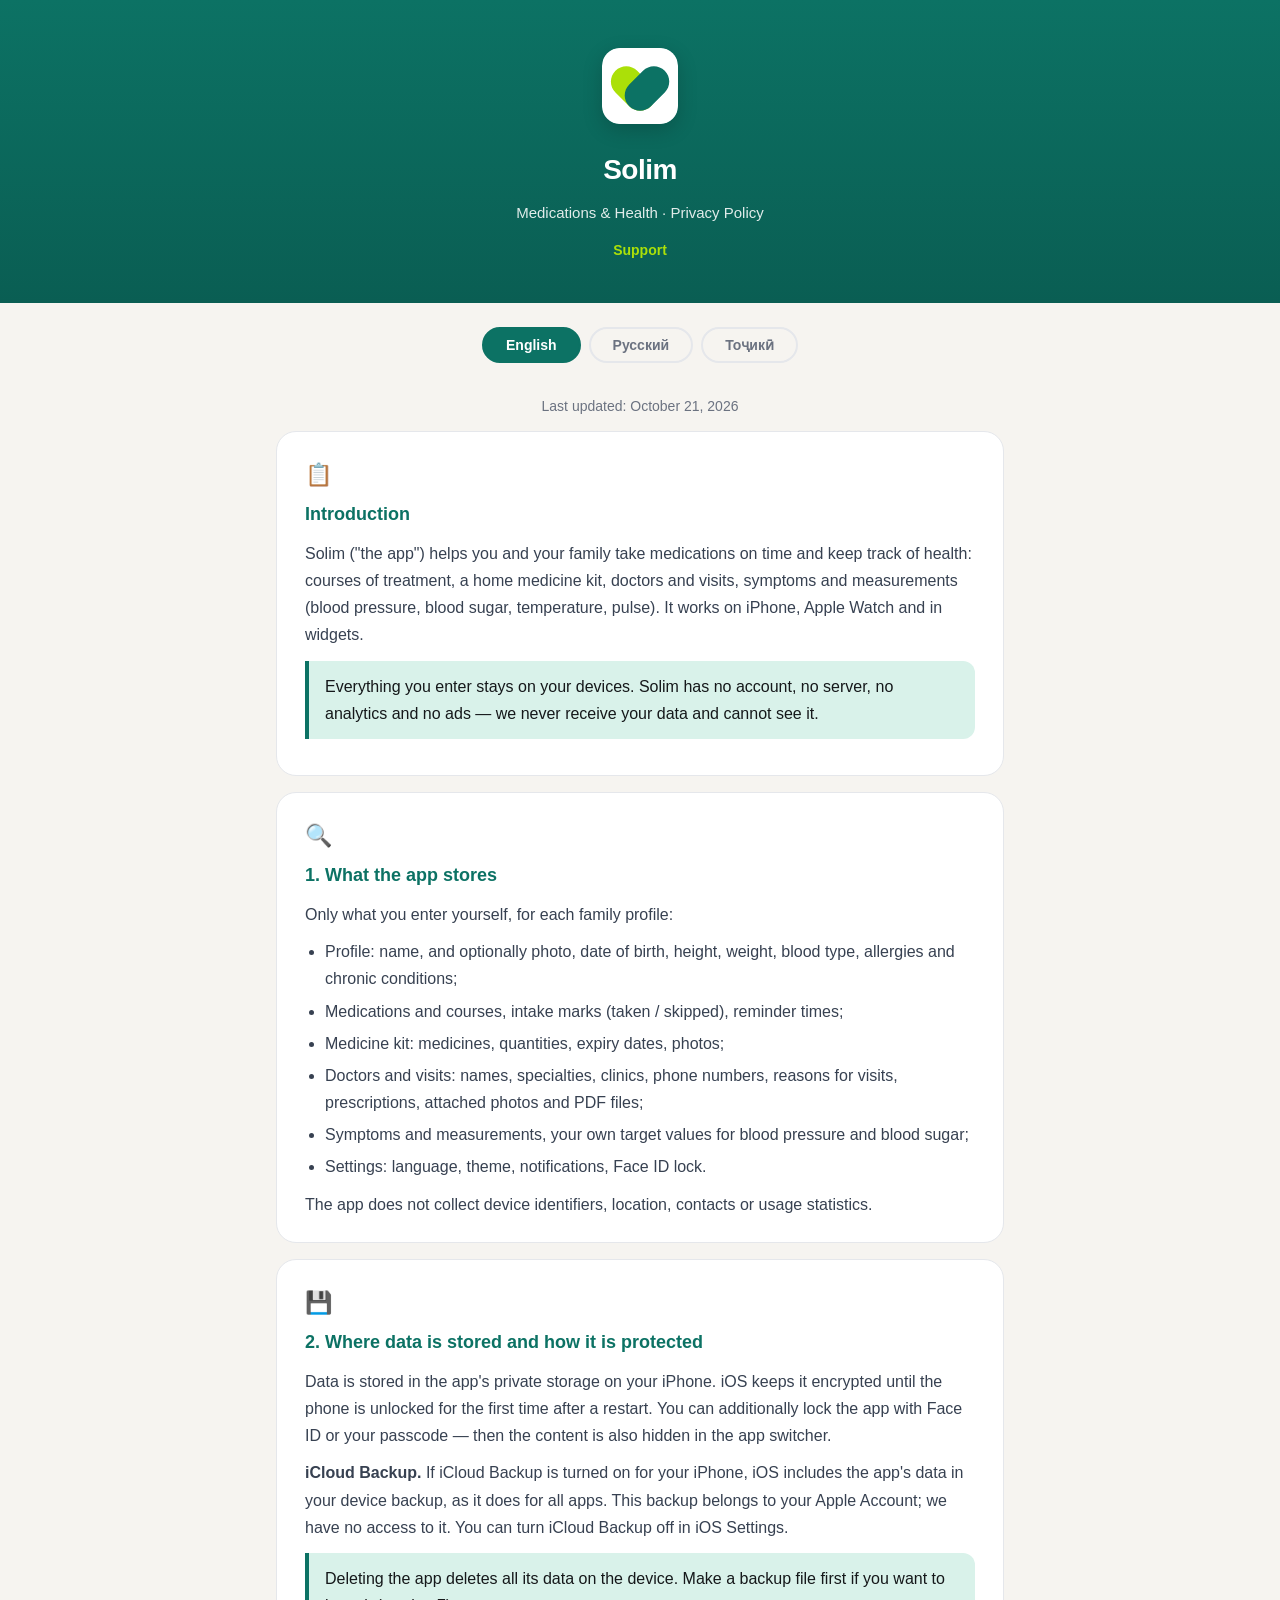
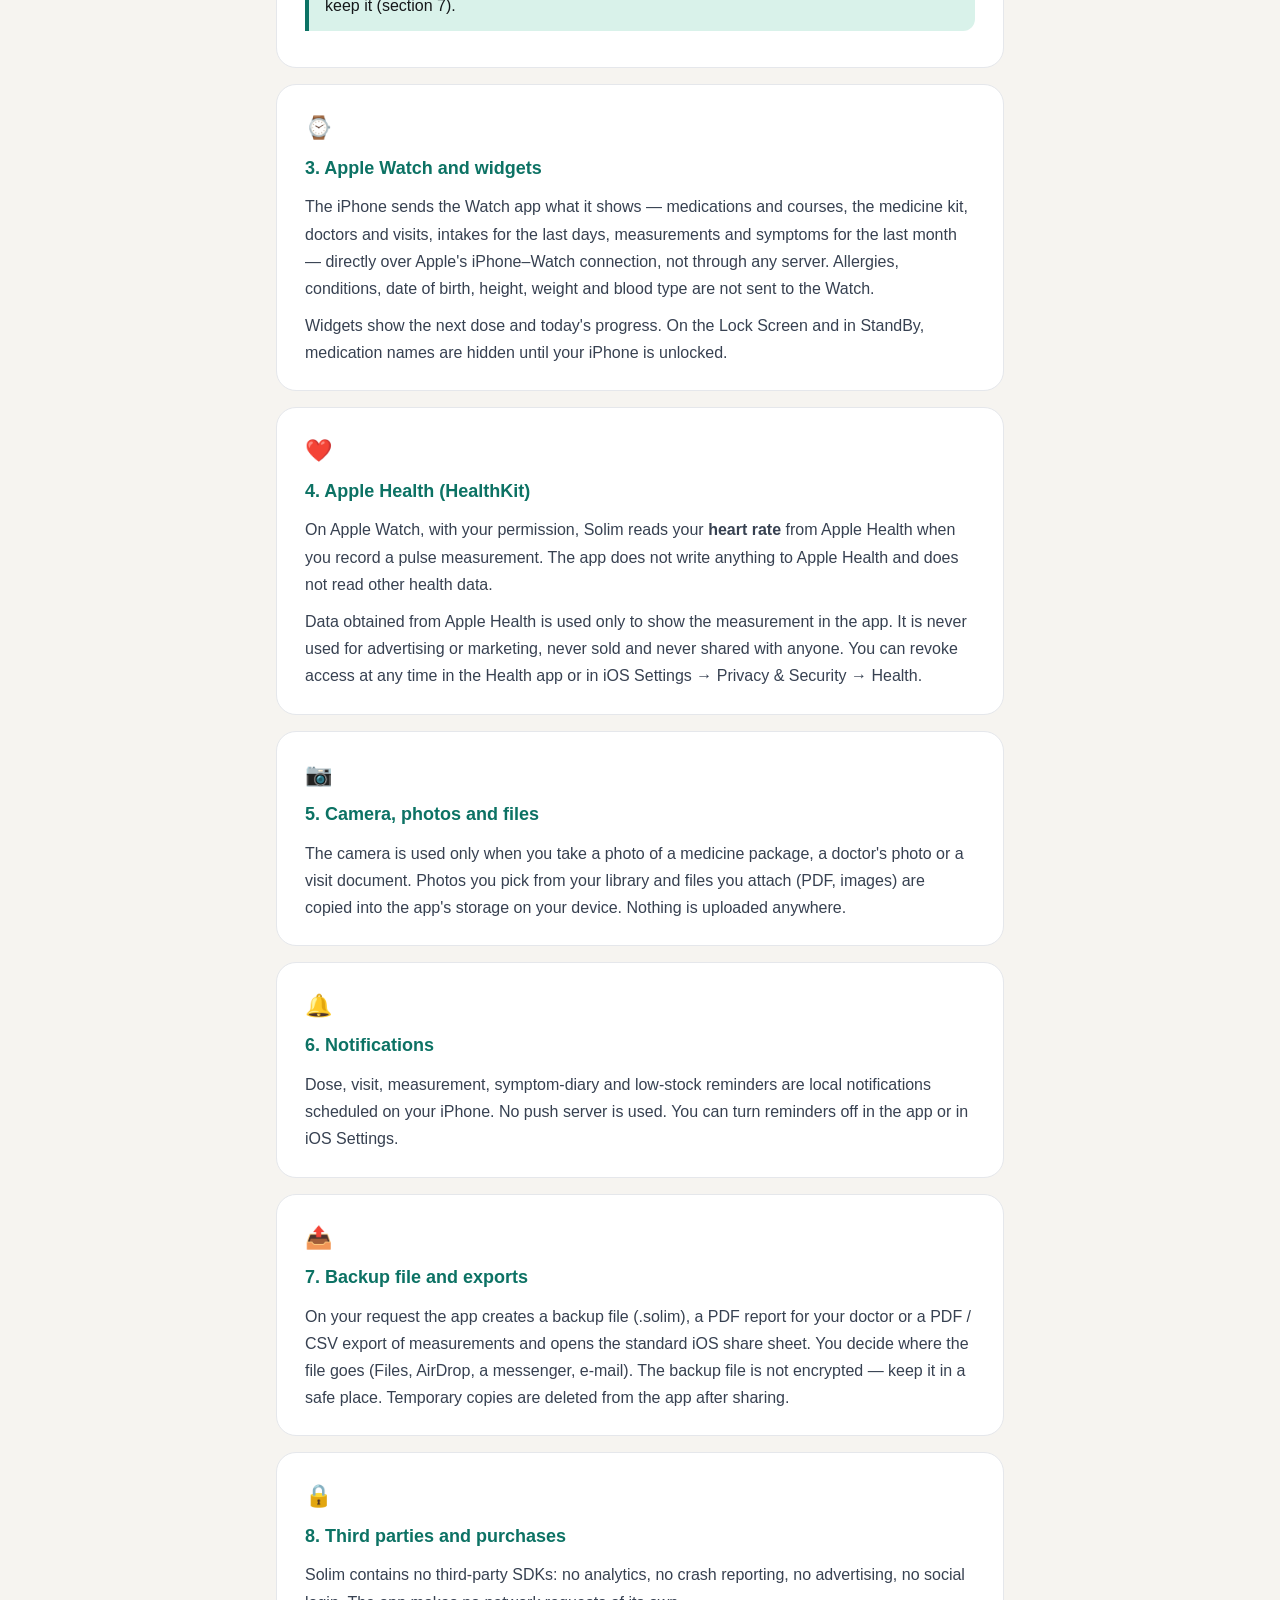
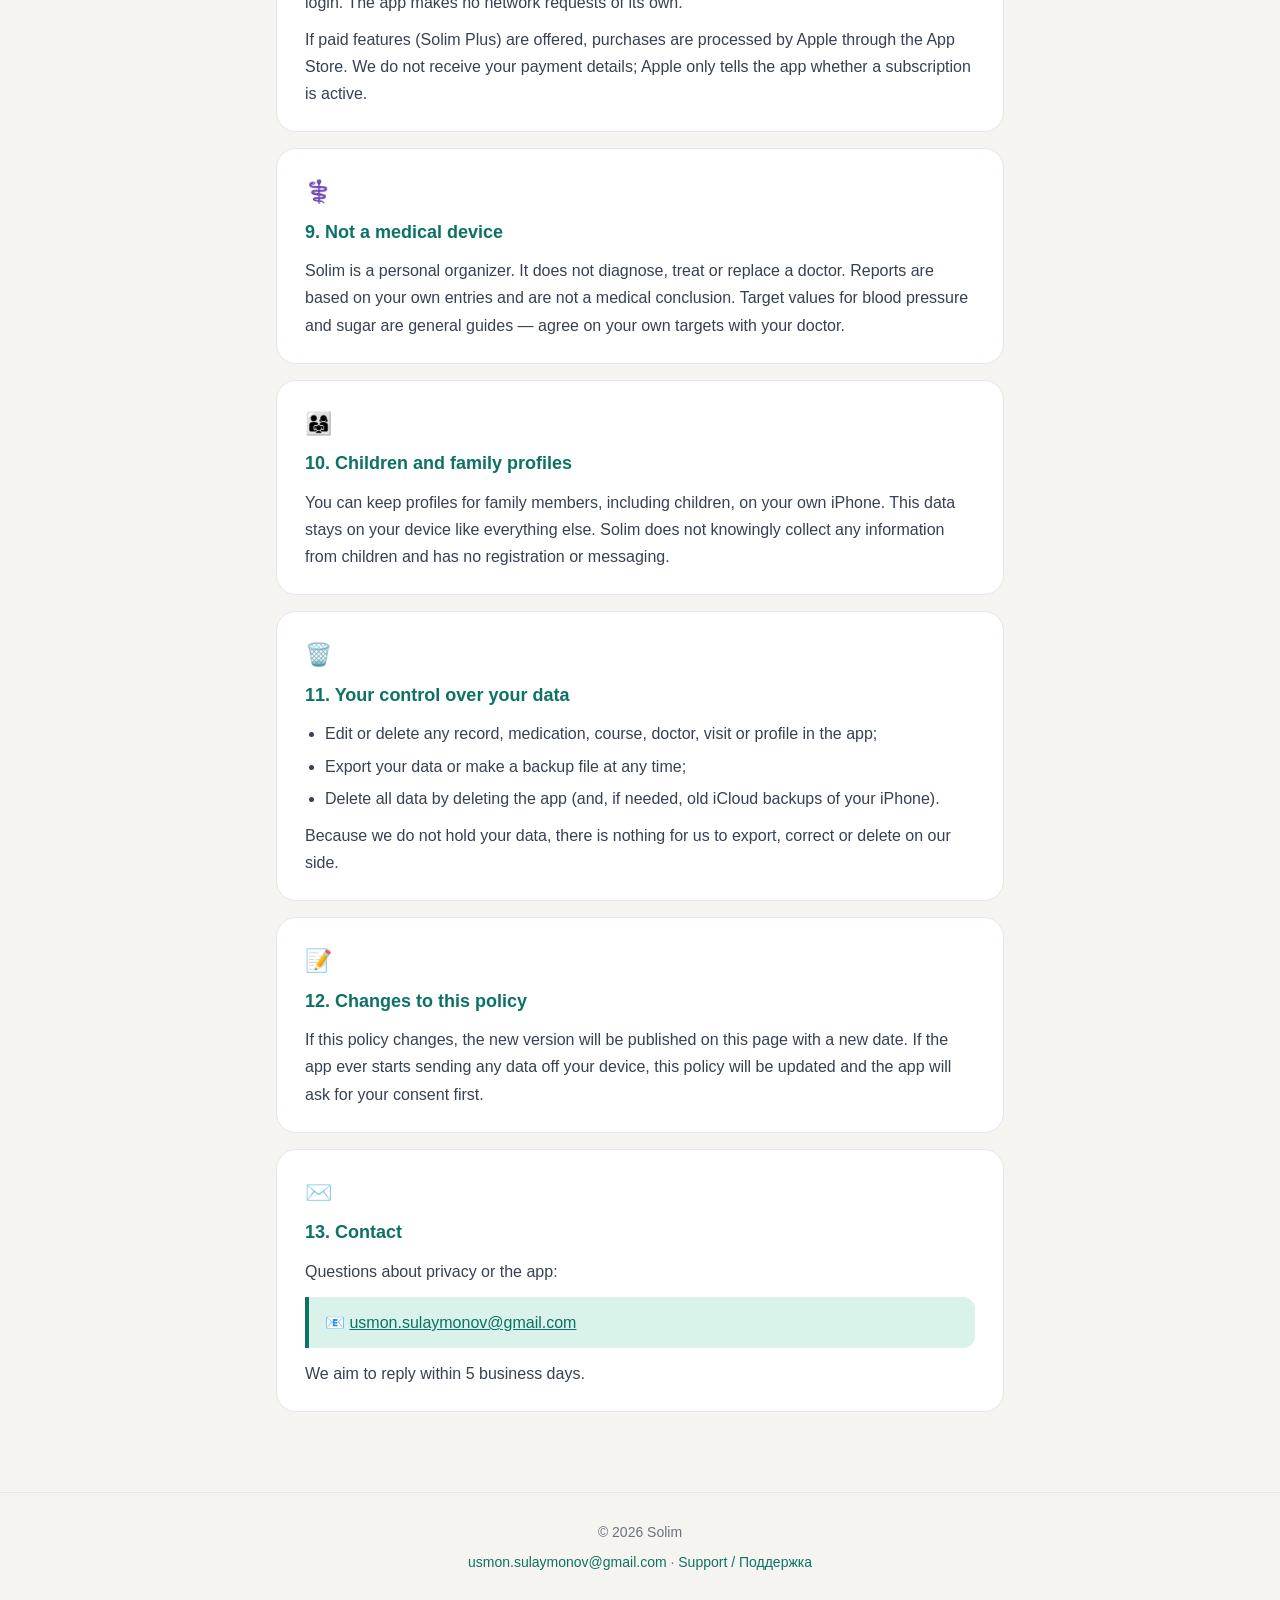
==== index.html @ bf93bbf6 "Add privacy policy for Solim This file contains the complete Privacy Policy for the Solim app in thr" ====
<!DOCTYPE html>
<html lang="en">
<head>
  <meta charset="UTF-8" />
  <meta name="viewport" content="width=device-width, initial-scale=1.0" />
  <title>Privacy Policy — Solim</title>
  <meta name="description" content="Privacy Policy for Solim — medication and health tracker for iPhone and Apple Watch." />
  <link rel="icon" href="icon.svg" type="image/svg+xml" />
  <link rel="stylesheet" href="style.css" />
  <script src="lang.js"></script>
</head>
<body>

<header>
  <img class="logo" src="icon.svg" alt="Solim" />
  <h1>Solim</h1>
  <p data-lang="en">Medications &amp; Health · Privacy Policy</p>
  <p data-lang="ru">Лекарства и здоровье · Политика конфиденциальности</p>
  <p data-lang="tg">Доруҳо ва саломатӣ · Сиёсати махфият</p>
  <nav>
    <a href="support.html" data-lang="en">Support</a>
    <a href="support.html" data-lang="ru">Поддержка</a>
    <a href="support.html" data-lang="tg">Дастгирӣ</a>
  </nav>
</header>

<div class="lang-tabs">
  <button class="lang-tab" data-set="en" onclick="setLang('en')">English</button>
  <button class="lang-tab" data-set="ru" onclick="setLang('ru')">Русский</button>
  <button class="lang-tab" data-set="tg" onclick="setLang('tg')">Тоҷикӣ</button>
</div>

<!-- ══════════════════════════════ ENGLISH ══════════════════════════════ -->
<div class="content" data-lang="en">
  <p class="updated">Last updated: October 21, 2026</p>

  <div class="section">
    <span class="section-icon">📋</span>
    <h2>Introduction</h2>
    <p>Solim ("the app") helps you and your family take medications on time and keep track of health: courses of treatment,
    a home medicine kit, doctors and visits, symptoms and measurements (blood pressure, blood sugar, temperature, pulse).
    It works on iPhone, Apple Watch and in widgets.</p>
    <div class="highlight">Everything you enter stays on your devices. Solim has no account, no server, no analytics and no ads —
    we never receive your data and cannot see it.</div>
  </div>

  <div class="section">
    <span class="section-icon">🔍</span>
    <h2>1. What the app stores</h2>
    <p>Only what you enter yourself, for each family profile:</p>
    <ul>
      <li>Profile: name, and optionally photo, date of birth, height, weight, blood type, allergies and chronic conditions;</li>
      <li>Medications and courses, intake marks (taken / skipped), reminder times;</li>
      <li>Medicine kit: medicines, quantities, expiry dates, photos;</li>
      <li>Doctors and visits: names, specialties, clinics, phone numbers, reasons for visits, prescriptions, attached photos and PDF files;</li>
      <li>Symptoms and measurements, your own target values for blood pressure and blood sugar;</li>
      <li>Settings: language, theme, notifications, Face ID lock.</li>
    </ul>
    <p>The app does not collect device identifiers, location, contacts or usage statistics.</p>
  </div>

  <div class="section">
    <span class="section-icon">💾</span>
    <h2>2. Where data is stored and how it is protected</h2>
    <p>Data is stored in the app's private storage on your iPhone. iOS keeps it encrypted until the phone is unlocked
    for the first time after a restart. You can additionally lock the app with Face ID or your passcode — then the
    content is also hidden in the app switcher.</p>
    <p><strong>iCloud Backup.</strong> If iCloud Backup is turned on for your iPhone, iOS includes the app's data in your
    device backup, as it does for all apps. This backup belongs to your Apple Account; we have no access to it.
    You can turn iCloud Backup off in iOS Settings.</p>
    <div class="highlight">Deleting the app deletes all its data on the device. Make a backup file first if you want to keep it (section 7).</div>
  </div>

  <div class="section">
    <span class="section-icon">⌚</span>
    <h2>3. Apple Watch and widgets</h2>
    <p>The iPhone sends the Watch app what it shows — medications and courses, the medicine kit, doctors and visits,
    intakes for the last days, measurements and symptoms for the last month — directly over Apple's iPhone–Watch
    connection, not through any server. Allergies, conditions, date of birth, height, weight and blood type are not
    sent to the Watch.</p>
    <p>Widgets show the next dose and today's progress. On the Lock Screen and in StandBy, medication names are hidden
    until your iPhone is unlocked.</p>
  </div>

  <div class="section">
    <span class="section-icon">❤️</span>
    <h2>4. Apple Health (HealthKit)</h2>
    <p>On Apple Watch, with your permission, Solim reads your <strong>heart rate</strong> from Apple Health when you
    record a pulse measurement. The app does not write anything to Apple Health and does not read other health data.</p>
    <p>Data obtained from Apple Health is used only to show the measurement in the app. It is never used for advertising
    or marketing, never sold and never shared with anyone. You can revoke access at any time in the Health app or in
    iOS Settings → Privacy &amp; Security → Health.</p>
  </div>

  <div class="section">
    <span class="section-icon">📷</span>
    <h2>5. Camera, photos and files</h2>
    <p>The camera is used only when you take a photo of a medicine package, a doctor's photo or a visit document.
    Photos you pick from your library and files you attach (PDF, images) are copied into the app's storage on your device.
    Nothing is uploaded anywhere.</p>
  </div>

  <div class="section">
    <span class="section-icon">🔔</span>
    <h2>6. Notifications</h2>
    <p>Dose, visit, measurement, symptom-diary and low-stock reminders are local notifications scheduled on your iPhone. No push server
    is used. You can turn reminders off in the app or in iOS Settings.</p>
  </div>

  <div class="section">
    <span class="section-icon">📤</span>
    <h2>7. Backup file and exports</h2>
    <p>On your request the app creates a backup file (.solim), a PDF report for your doctor or a PDF / CSV export of
    measurements and opens the standard iOS share sheet. You decide where the file goes (Files, AirDrop, a messenger,
    e-mail). The backup file is not encrypted — keep it in a safe place. Temporary copies are deleted from the app
    after sharing.</p>
  </div>

  <div class="section">
    <span class="section-icon">🔒</span>
    <h2>8. Third parties and purchases</h2>
    <p>Solim contains no third-party SDKs: no analytics, no crash reporting, no advertising, no social login.
    The app makes no network requests of its own.</p>
    <p>If paid features (Solim Plus) are offered, purchases are processed by Apple through the App Store. We do not
    receive your payment details; Apple only tells the app whether a subscription is active.</p>
  </div>

  <div class="section">
    <span class="section-icon">⚕️</span>
    <h2>9. Not a medical device</h2>
    <p>Solim is a personal organizer. It does not diagnose, treat or replace a doctor. Reports are based on your own
    entries and are not a medical conclusion. Target values for blood pressure and sugar are general guides —
    agree on your own targets with your doctor.</p>
  </div>

  <div class="section">
    <span class="section-icon">👨‍👩‍👧</span>
    <h2>10. Children and family profiles</h2>
    <p>You can keep profiles for family members, including children, on your own iPhone. This data stays on your device
    like everything else. Solim does not knowingly collect any information from children and has no registration
    or messaging.</p>
  </div>

  <div class="section">
    <span class="section-icon">🗑️</span>
    <h2>11. Your control over your data</h2>
    <ul>
      <li>Edit or delete any record, medication, course, doctor, visit or profile in the app;</li>
      <li>Export your data or make a backup file at any time;</li>
      <li>Delete all data by deleting the app (and, if needed, old iCloud backups of your iPhone).</li>
    </ul>
    <p>Because we do not hold your data, there is nothing for us to export, correct or delete on our side.</p>
  </div>

  <div class="section">
    <span class="section-icon">📝</span>
    <h2>12. Changes to this policy</h2>
    <p>If this policy changes, the new version will be published on this page with a new date. If the app ever starts
    sending any data off your device, this policy will be updated and the app will ask for your consent first.</p>
  </div>

  <div class="section">
    <span class="section-icon">✉️</span>
    <h2>13. Contact</h2>
    <p>Questions about privacy or the app:</p>
    <div class="highlight">📧 <a href="mailto:usmon.sulaymonov@gmail.com">usmon.sulaymonov@gmail.com</a></div>
    <p>We aim to reply within 5 business days.</p>
  </div>
</div>

<!-- ══════════════════════════════ РУССКИЙ ══════════════════════════════ -->
<div class="content" data-lang="ru">
  <p class="updated">Последнее обновление: 21 октября 2026 г.</p>

  <div class="section">
    <span class="section-icon">📋</span>
    <h2>Введение</h2>
    <p>Solim («приложение») помогает вам и вашей семье принимать лекарства вовремя и следить за здоровьем: курсы лечения,
    домашняя аптечка, врачи и визиты, симптомы и замеры (давление, сахар, температура, пульс). Работает на iPhone,
    Apple Watch и в виджетах.</p>
    <div class="highlight">Всё, что вы вводите, остаётся на ваших устройствах. У Solim нет учётной записи, сервера,
    аналитики и рекламы — мы не получаем ваши данные и не можем их увидеть.</div>
  </div>

  <div class="section">
    <span class="section-icon">🔍</span>
    <h2>1. Что хранит приложение</h2>
    <p>Только то, что вы вводите сами, по каждому профилю семьи:</p>
    <ul>
      <li>Профиль: имя, по желанию фото, дата рождения, рост, вес, группа крови, аллергии и хронические болезни;</li>
      <li>Лекарства и курсы, отметки приёма (принято / пропущено), время напоминаний;</li>
      <li>Аптечка: препараты, количество, сроки годности, фото;</li>
      <li>Врачи и визиты: имена, специальности, клиники, телефоны, причины обращения, назначения, приложенные фото и PDF;</li>
      <li>Симптомы и замеры, ваши цели по давлению и сахару;</li>
      <li>Настройки: язык, тема, уведомления, блокировка Face ID.</li>
    </ul>
    <p>Приложение не собирает идентификаторы устройства, геолокацию, контакты и статистику использования.</p>
  </div>

  <div class="section">
    <span class="section-icon">💾</span>
    <h2>2. Где хранятся данные и как защищены</h2>
    <p>Данные хранятся в закрытом хранилище приложения на вашем iPhone. iOS держит их зашифрованными, пока телефон
    не разблокирован впервые после перезагрузки. Дополнительно приложение можно закрыть Face ID или код-паролем —
    тогда содержимое скрыто и в переключателе приложений.</p>
    <p><strong>Резервная копия iCloud.</strong> Если для iPhone включена резервная копия iCloud, iOS включает в неё
    данные приложения — как для всех приложений. Эта копия принадлежит вашей учётной записи Apple, у нас к ней нет
    доступа. Отключить её можно в Настройках iOS.</p>
    <div class="highlight">Удаление приложения удаляет все его данные на устройстве. Если хотите их сохранить, сначала
    сделайте файл резервной копии (раздел 7).</div>
  </div>

  <div class="section">
    <span class="section-icon">⌚</span>
    <h2>3. Apple Watch и виджеты</h2>
    <p>iPhone передаёт приложению на часах то, что оно показывает, — лекарства и курсы, аптечку, врачей и визиты,
    приёмы за последние дни, замеры и симптомы за месяц — напрямую по связи iPhone и часов от Apple, без серверов.
    Аллергии, болезни, дата рождения, рост, вес и группа крови на часы не передаются.</p>
    <p>Виджеты показывают ближайший приём и прогресс дня. На экране блокировки и в режиме StandBy названия лекарств
    скрыты, пока iPhone не разблокирован.</p>
  </div>

  <div class="section">
    <span class="section-icon">❤️</span>
    <h2>4. Приложение «Здоровье» (HealthKit)</h2>
    <p>На Apple Watch, с вашего разрешения, Solim читает <strong>пульс</strong> из приложения «Здоровье», когда вы
    записываете замер пульса. Приложение ничего не записывает в «Здоровье» и не читает другие данные.</p>
    <p>Данные из «Здоровья» используются только для показа замера в приложении. Они никогда не используются для рекламы
    и маркетинга, не продаются и никому не передаются. Отозвать доступ можно в любой момент в приложении «Здоровье»
    или в Настройках iOS → Конфиденциальность и безопасность → Здоровье.</p>
  </div>

  <div class="section">
    <span class="section-icon">📷</span>
    <h2>5. Камера, фото и файлы</h2>
    <p>Камера используется, только когда вы фотографируете упаковку лекарства, врача или документ визита. Фото из
    медиатеки и приложенные файлы (PDF, изображения) копируются в хранилище приложения на устройстве. Никуда не
    загружаются.</p>
  </div>

  <div class="section">
    <span class="section-icon">🔔</span>
    <h2>6. Уведомления</h2>
    <p>Напоминания о приёмах, визитах, замерах, дневнике самочувствия и заканчивающихся лекарствах — локальные уведомления, которые планирует
    ваш iPhone. Push-сервер не используется. Отключить напоминания можно в приложении или в Настройках iOS.</p>
  </div>

  <div class="section">
    <span class="section-icon">📤</span>
    <h2>7. Резервная копия и экспорт</h2>
    <p>По вашему запросу приложение создаёт файл резервной копии (.solim), PDF-отчёт для врача или PDF / CSV с замерами
    и открывает стандартное меню «Поделиться» iOS. Куда отправить файл, решаете вы (Файлы, AirDrop, мессенджер, почта).
    Файл резервной копии не зашифрован — храните его в надёжном месте. Временные копии удаляются из приложения
    после отправки.</p>
  </div>

  <div class="section">
    <span class="section-icon">🔒</span>
    <h2>8. Сторонние сервисы и покупки</h2>
    <p>В Solim нет сторонних SDK: ни аналитики, ни отчётов о сбоях, ни рекламы, ни входа через соцсети. Приложение само
    не выполняет сетевых запросов.</p>
    <p>Если будут платные функции (Solim Plus), покупки проводит Apple через App Store. Мы не получаем ваши платёжные
    данные; Apple только сообщает приложению, активна ли подписка.</p>
  </div>

  <div class="section">
    <span class="section-icon">⚕️</span>
    <h2>9. Не медицинское изделие</h2>
    <p>Solim — личный органайзер. Он не ставит диагнозов, не лечит и не заменяет врача. Отчёты составлены по вашим
    записям и не являются медицинским заключением. Цели по давлению и сахару — общий ориентир: свою цель согласуйте
    с врачом.</p>
  </div>

  <div class="section">
    <span class="section-icon">👨‍👩‍👧</span>
    <h2>10. Дети и семейные профили</h2>
    <p>Вы можете вести на своём iPhone профили членов семьи, в том числе детей. Эти данные остаются на вашем устройстве,
    как и всё остальное. Solim намеренно не собирает никакой информации от детей, в нём нет регистрации и переписки.</p>
  </div>

  <div class="section">
    <span class="section-icon">🗑️</span>
    <h2>11. Управление данными</h2>
    <ul>
      <li>Изменить или удалить любую запись, лекарство, курс, врача, визит или профиль — в приложении;</li>
      <li>Выгрузить данные или сделать резервную копию — в любой момент;</li>
      <li>Удалить все данные — удалив приложение (и при необходимости старые копии iPhone в iCloud).</li>
    </ul>
    <p>Мы не храним ваши данные, поэтому выгружать, исправлять или удалять на нашей стороне нечего.</p>
  </div>

  <div class="section">
    <span class="section-icon">📝</span>
    <h2>12. Изменения политики</h2>
    <p>Если политика изменится, новая версия появится на этой странице с новой датой. Если приложение когда-нибудь
    начнёт передавать какие-либо данные за пределы устройства, политика будет обновлена, а приложение сначала спросит
    ваше согласие.</p>
  </div>

  <div class="section">
    <span class="section-icon">✉️</span>
    <h2>13. Контакты</h2>
    <p>Вопросы о конфиденциальности и приложении:</p>
    <div class="highlight">📧 <a href="mailto:usmon.sulaymonov@gmail.com">usmon.sulaymonov@gmail.com</a></div>
    <p>Мы стараемся отвечать в течение 5 рабочих дней.</p>
  </div>
</div>

<!-- ══════════════════════════════ ТОҶИКӢ ══════════════════════════════ -->
<div class="content" data-lang="tg">
  <p class="updated">Навсозии охирин: 21 октябри 2026</p>

  <div class="section">
    <span class="section-icon">📋</span>
    <h2>Муқаддима</h2>
    <p>Solim («барнома») ба шумо ва оилаатон кӯмак мекунад, ки доруҳоро сари вақт қабул кунед ва саломатиро назорат
    намоед: курсҳои табобат, дорухонаи хонагӣ, духтурон ва ташрифҳо, аломатҳо ва ченкуниҳо (фишори хун, қанд, ҳарорат,
    набз). Дар iPhone, Apple Watch ва виҷетҳо кор мекунад.</p>
    <div class="highlight">Ҳар чизе, ки шумо ворид мекунед, дар дастгоҳҳои шумо мемонад. Solim ҳисоби корбарӣ, сервер,
    таҳлил ва реклама надорад — мо маълумоти шуморо намегирем ва дида наметавонем.</div>
  </div>

  <div class="section">
    <span class="section-icon">🔍</span>
    <h2>1. Барнома чиро нигоҳ медорад</h2>
    <p>Танҳо он чизеро, ки худатон барои ҳар як профили оила ворид мекунед:</p>
    <ul>
      <li>Профил: ном ва ихтиёрӣ — акс, санаи таваллуд, қад, вазн, гурӯҳи хун, аллергия ва бемориҳои музмин;</li>
      <li>Доруҳо ва курсҳо, қайдҳои қабул (қабул шуд / гузаронида шуд), вақти ёдраскуниҳо;</li>
      <li>Дорухона: доруҳо, миқдор, мӯҳлати истифода, аксҳо;</li>
      <li>Духтурон ва ташрифҳо: номҳо, ихтисосҳо, клиникаҳо, телефонҳо, сабабҳои муроҷиат, таъинотҳо, аксҳо ва PDF;</li>
      <li>Аломатҳо ва ченкуниҳо, ҳадафҳои шумо барои фишор ва қанд;</li>
      <li>Танзимот: забон, мавзӯъ, огоҳиномаҳо, қулфи Face ID.</li>
    </ul>
    <p>Барнома муайянкунандаҳои дастгоҳ, ҷойгиршавӣ, тамосҳо ва омори истифодаро ҷамъ намекунад.</p>
  </div>

  <div class="section">
    <span class="section-icon">💾</span>
    <h2>2. Маълумот дар куҷо ва чӣ гуна ҳифз мешавад</h2>
    <p>Маълумот дар анбори пӯшидаи барнома дар iPhone-и шумо нигоҳ дошта мешавад. iOS онро то нахустин кушодани
    телефон пас аз бозоғозӣ рамзгузорӣ мекунад. Барномаро иловатан бо Face ID ё рамз қулф кардан мумкин аст — он гоҳ
    мундариҷа дар рӯйхати барномаҳои кушода низ пинҳон мешавад.</p>
    <p><strong>Нусхаи эҳтиётии iCloud.</strong> Агар барои iPhone нусхаи эҳтиётии iCloud фаъол бошад, iOS маълумоти
    барномаро ба он дохил мекунад — мисли ҳамаи барномаҳо. Ин нусха ба ҳисоби Apple-и шумо тааллуқ дорад, мо ба он
    дастрасӣ надорем. Онро дар Танзимоти iOS хомӯш кардан мумкин аст.</p>
    <div class="highlight">Нест кардани барнома ҳамаи маълумоти онро дар дастгоҳ нест мекунад. Агар хоҳед нигоҳ доред,
    аввал файли нусхаи эҳтиётӣ созед (банди 7).</div>
  </div>

  <div class="section">
    <span class="section-icon">⌚</span>
    <h2>3. Apple Watch ва виҷетҳо</h2>
    <p>iPhone ба барномаи соат он чизеро мефиристад, ки соат нишон медиҳад — доруҳо ва курсҳо, дорухона, духтурон ва
    ташрифҳо, қабулҳои рӯзҳои охир, ченкуниҳо ва аломатҳои як моҳ — бевосита тавассути пайвасти iPhone ва соати Apple,
    бе сервер. Аллергия, бемориҳо, санаи таваллуд, қад,
    вазн ва гурӯҳи хун ба соат фиристода намешаванд.</p>
    <p>Виҷетҳо қабули навбатӣ ва пешрафти рӯзро нишон медиҳанд. Дар экрани қулф ва StandBy номи доруҳо то кушодани
    iPhone пинҳон аст.</p>
  </div>

  <div class="section">
    <span class="section-icon">❤️</span>
    <h2>4. Барномаи «Саломатӣ» (HealthKit)</h2>
    <p>Дар Apple Watch бо иҷозати шумо Solim ҳангоми сабти набз <strong>набзро</strong> аз барномаи «Саломатӣ»
    мехонад. Барнома ба «Саломатӣ» чизе наменависад ва дигар маълумотро намехонад.</p>
    <p>Маълумоти «Саломатӣ» танҳо барои нишон додани ченкунӣ дар барнома истифода мешавад. Он ҳеҷ гоҳ барои реклама
    истифода намешавад, фурӯхта намешавад ва ба касе дода намешавад. Дастрасиро ҳар вақт дар барномаи «Саломатӣ» ё
    Танзимоти iOS бекор кардан мумкин аст.</p>
  </div>

  <div class="section">
    <span class="section-icon">📷</span>
    <h2>5. Камера, аксҳо ва файлҳо</h2>
    <p>Камера танҳо вақте истифода мешавад, ки шумо бастаи дору, духтур ё ҳуҷҷати ташрифро акс мегиред. Аксҳо аз
    галерея ва файлҳои замимашуда (PDF, тасвирҳо) ба анбори барнома дар дастгоҳ нусхабардорӣ мешаванд ва ба ҳеҷ ҷо
    фиристода намешаванд.</p>
  </div>

  <div class="section">
    <span class="section-icon">🔔</span>
    <h2>6. Огоҳиномаҳо</h2>
    <p>Ёдраскуниҳо дар бораи қабул, ташриф, ченкунӣ ва тамомшавии доруҳо огоҳиномаҳои маҳаллӣ мебошанд, ки iPhone-и
    шумо банақша мегирад. Сервери push истифода намешавад. Онҳоро дар барнома ё Танзимоти iOS хомӯш кардан мумкин аст.</p>
  </div>

  <div class="section">
    <span class="section-icon">📤</span>
    <h2>7. Нусхаи эҳтиётӣ ва содирот</h2>
    <p>Бо дархости шумо барнома файли нусхаи эҳтиётӣ (.solim), ҳисоботи PDF барои духтур ё PDF / CSV-и ченкуниҳоро
    месозад ва менюи «Мубодила»-и iOS-ро мекушояд. Файлро ба куҷо фиристодан — худатон ҳал мекунед. Файли нусхаи
    эҳтиётӣ рамзгузорӣ нашудааст — онро дар ҷои бехатар нигоҳ доред. Нусхаҳои муваққатӣ пас аз фиристодан нест мешаванд.</p>
  </div>

  <div class="section">
    <span class="section-icon">🔒</span>
    <h2>8. Хизматрасониҳои тарафи сеюм ва харидҳо</h2>
    <p>Дар Solim SDK-ҳои тарафи сеюм нестанд: на таҳлил, на ҳисоботи хатогиҳо, на реклама, на вуруд тавассути шабакаҳои
    иҷтимоӣ. Барнома худ дархости шабакавӣ намефиристад.</p>
    <p>Агар функсияҳои пулакӣ (Solim Plus) пешниҳод шаванд, харидро Apple тавассути App Store анҷом медиҳад. Мо
    маълумоти пардохти шуморо намегирем.</p>
  </div>

  <div class="section">
    <span class="section-icon">⚕️</span>
    <h2>9. Дастгоҳи тиббӣ нест</h2>
    <p>Solim ташкилкунандаи шахсӣ аст. Он ташхис намегузорад, табобат намекунад ва духтурро иваз намекунад. Ҳисоботҳо
    аз рӯи сабтҳои шумо тартиб дода мешаванд ва хулосаи тиббӣ нестанд. Ҳадафҳои фишор ва қанд — роҳнамои умумӣ:
    ҳадафи худро бо духтур мувофиқа кунед.</p>
  </div>

  <div class="section">
    <span class="section-icon">👨‍👩‍👧</span>
    <h2>10. Кӯдакон ва профилҳои оила</h2>
    <p>Шумо метавонед дар iPhone-и худ профилҳои аъзои оила, аз ҷумла кӯдаконро нигоҳ доред. Ин маълумот низ дар
    дастгоҳи шумо мемонад. Solim дидаву дониста аз кӯдакон маълумот ҷамъ намекунад ва бақайдгирӣ надорад.</p>
  </div>

  <div class="section">
    <span class="section-icon">🗑️</span>
    <h2>11. Идораи маълумот</h2>
    <ul>
      <li>Ҳар сабт, дору, курс, духтур, ташриф ё профилро дар барнома тағйир диҳед ё нест кунед;</li>
      <li>Маълумотро ҳар вақт содир кунед ё нусхаи эҳтиётӣ созед;</li>
      <li>Ҳамаи маълумотро бо нест кардани барнома нест кунед.</li>
    </ul>
    <p>Мо маълумоти шуморо нигоҳ намедорем, бинобар ин дар тарафи мо чизе барои нест кардан нест.</p>
  </div>

  <div class="section">
    <span class="section-icon">📝</span>
    <h2>12. Тағйироти сиёсат</h2>
    <p>Агар сиёсат тағйир ёбад, версияи нав бо санаи нав дар ҳамин саҳифа нашр мешавад. Агар барнома ягон вақт ягон
    маълумотро берун аз дастгоҳ фиристад, сиёсат навсозӣ мешавад ва барнома аввал розигии шуморо мепурсад.</p>
  </div>

  <div class="section">
    <span class="section-icon">✉️</span>
    <h2>13. Тамос</h2>
    <p>Саволҳо дар бораи махфият ва барнома:</p>
    <div class="highlight">📧 <a href="mailto:usmon.sulaymonov@gmail.com">usmon.sulaymonov@gmail.com</a></div>
    <p>Мо кӯшиш мекунем дар давоми 5 рӯзи корӣ ҷавоб диҳем.</p>
  </div>
</div>

<footer>
  <p>© 2026 Solim</p>
  <p style="margin-top:6px"><a href="mailto:usmon.sulaymonov@gmail.com">usmon.sulaymonov@gmail.com</a> · <a href="support.html">Support / Поддержка</a></p>
</footer>

</body>
</html>
---- style.css ----
*, *::before, *::after { box-sizing: border-box; margin: 0; padding: 0; }

:root {
  --accent:    #0C7264;
  --accent-bg: #D9F2EA;
  --lime:      #ABE008;
  --text:      #15181A;
  --body:      #374151;
  --muted:     #6B7280;
  --border:    #E5E7EB;
  --bg:        #F6F4F0;
  --section:   #FFFFFF;
}

@media (prefers-color-scheme: dark) {
  :root {
    --accent:    #3FB7A4;
    --accent-bg: #16302A;
    --text:      #F2F3F4;
    --body:      #D1D5DB;
    --muted:     #9CA3AF;
    --border:    #2A2F33;
    --bg:        #0F1113;
    --section:   #1A1D20;
  }
}

body {
  font-family: -apple-system, BlinkMacSystemFont, "Segoe UI", Roboto, Helvetica, Arial, sans-serif;
  background: var(--bg);
  color: var(--text);
  line-height: 1.7;
  font-size: 16px;
}

header {
  background: linear-gradient(180deg, #0C7264 0%, #0A5E53 100%);
  padding: 48px 24px 40px;
  text-align: center;
  color: #fff;
}
.logo { width: 76px; height: 76px; border-radius: 18px; margin-bottom: 14px; box-shadow: 0 6px 20px rgba(0,0,0,.18); }
header h1 { font-size: 28px; font-weight: 700; letter-spacing: -0.5px; }
header p  { font-size: 15px; opacity: 0.88; margin-top: 6px; }
header nav { margin-top: 14px; font-size: 14px; }
header nav a { color: var(--lime); text-decoration: none; font-weight: 600; }
header nav a:hover { text-decoration: underline; }

.lang-tabs {
  display: flex;
  flex-wrap: wrap;
  justify-content: center;
  gap: 8px;
  padding: 24px 16px 0;
  max-width: 760px;
  margin: 0 auto;
}
.lang-tab {
  padding: 8px 22px;
  border-radius: 99px;
  border: 2px solid var(--border);
  background: transparent;
  color: var(--muted);
  font-size: 14px;
  font-weight: 600;
  cursor: pointer;
  transition: all .2s;
}
.lang-tab.active { background: var(--accent); border-color: var(--accent); color: #fff; }

.content { max-width: 760px; margin: 0 auto; padding: 24px 16px 64px; }
[data-lang] { display: none; }
[data-lang].shown { display: block; }

.section {
  background: var(--section);
  border: 1px solid var(--border);
  border-radius: 20px;
  padding: 24px 28px;
  margin-bottom: 16px;
}
.section-icon { font-size: 22px; margin-bottom: 6px; display: block; }
.section h2 { font-size: 18px; font-weight: 700; color: var(--accent); margin-bottom: 10px; }
.section h3 { font-size: 16px; font-weight: 700; margin: 14px 0 6px; color: var(--text); }
.section p  { color: var(--body); margin-bottom: 10px; }
.section p:last-child { margin-bottom: 0; }
.section ul { padding-left: 20px; color: var(--body); margin-bottom: 10px; }
.section ul:last-child { margin-bottom: 0; }
.section ul li { margin-bottom: 5px; }
.section a { color: var(--accent); }

.highlight {
  background: var(--accent-bg);
  border-left: 4px solid var(--accent);
  border-radius: 0 12px 12px 0;
  padding: 12px 16px;
  margin: 12px 0;
  color: var(--text);
  font-weight: 500;
}

.updated { text-align: center; color: var(--muted); font-size: 14px; padding: 8px 0 12px; }

footer {
  text-align: center;
  padding: 28px 16px 36px;
  border-top: 1px solid var(--border);
  color: var(--muted);
  font-size: 14px;
}
footer a { color: var(--accent); text-decoration: none; }
footer a:hover { text-decoration: underline; }

@media (max-width: 600px) {
  header { padding: 36px 16px 30px; }
  header h1 { font-size: 23px; }
  .section { padding: 18px; }
}
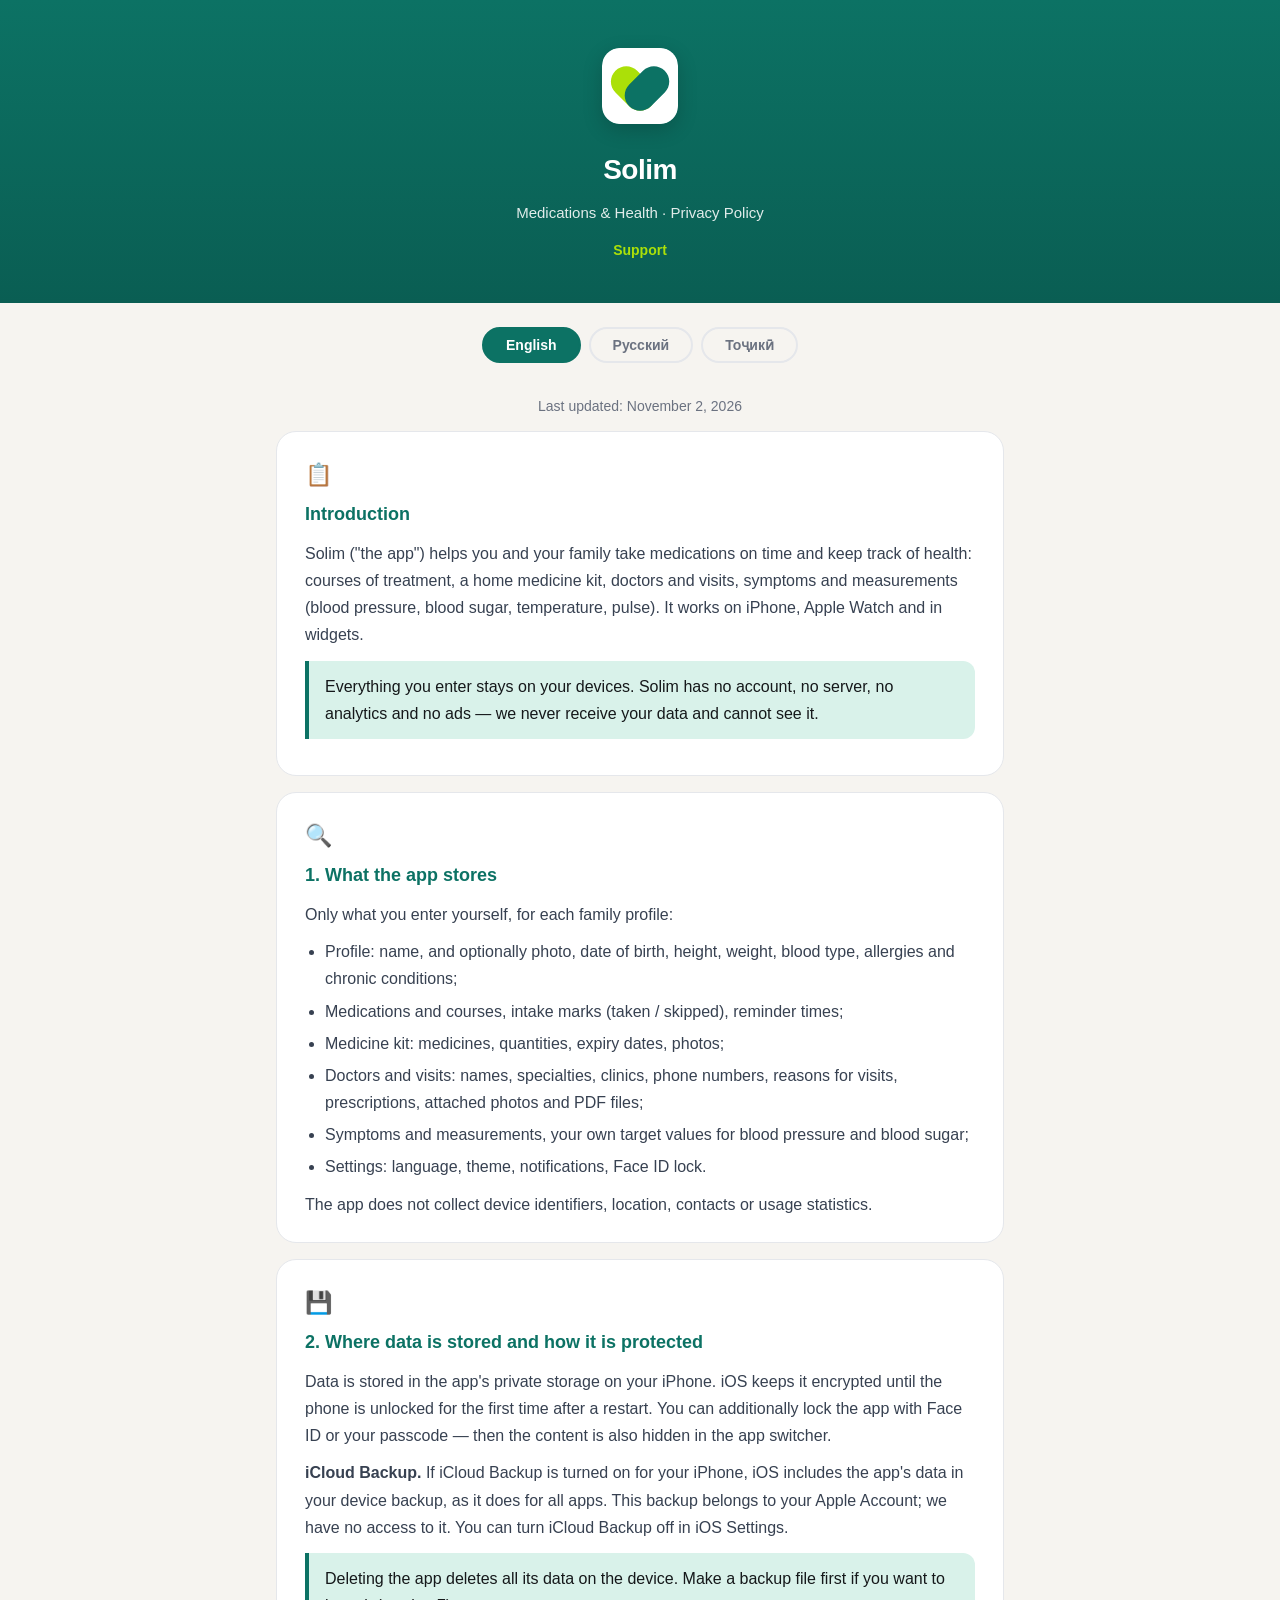
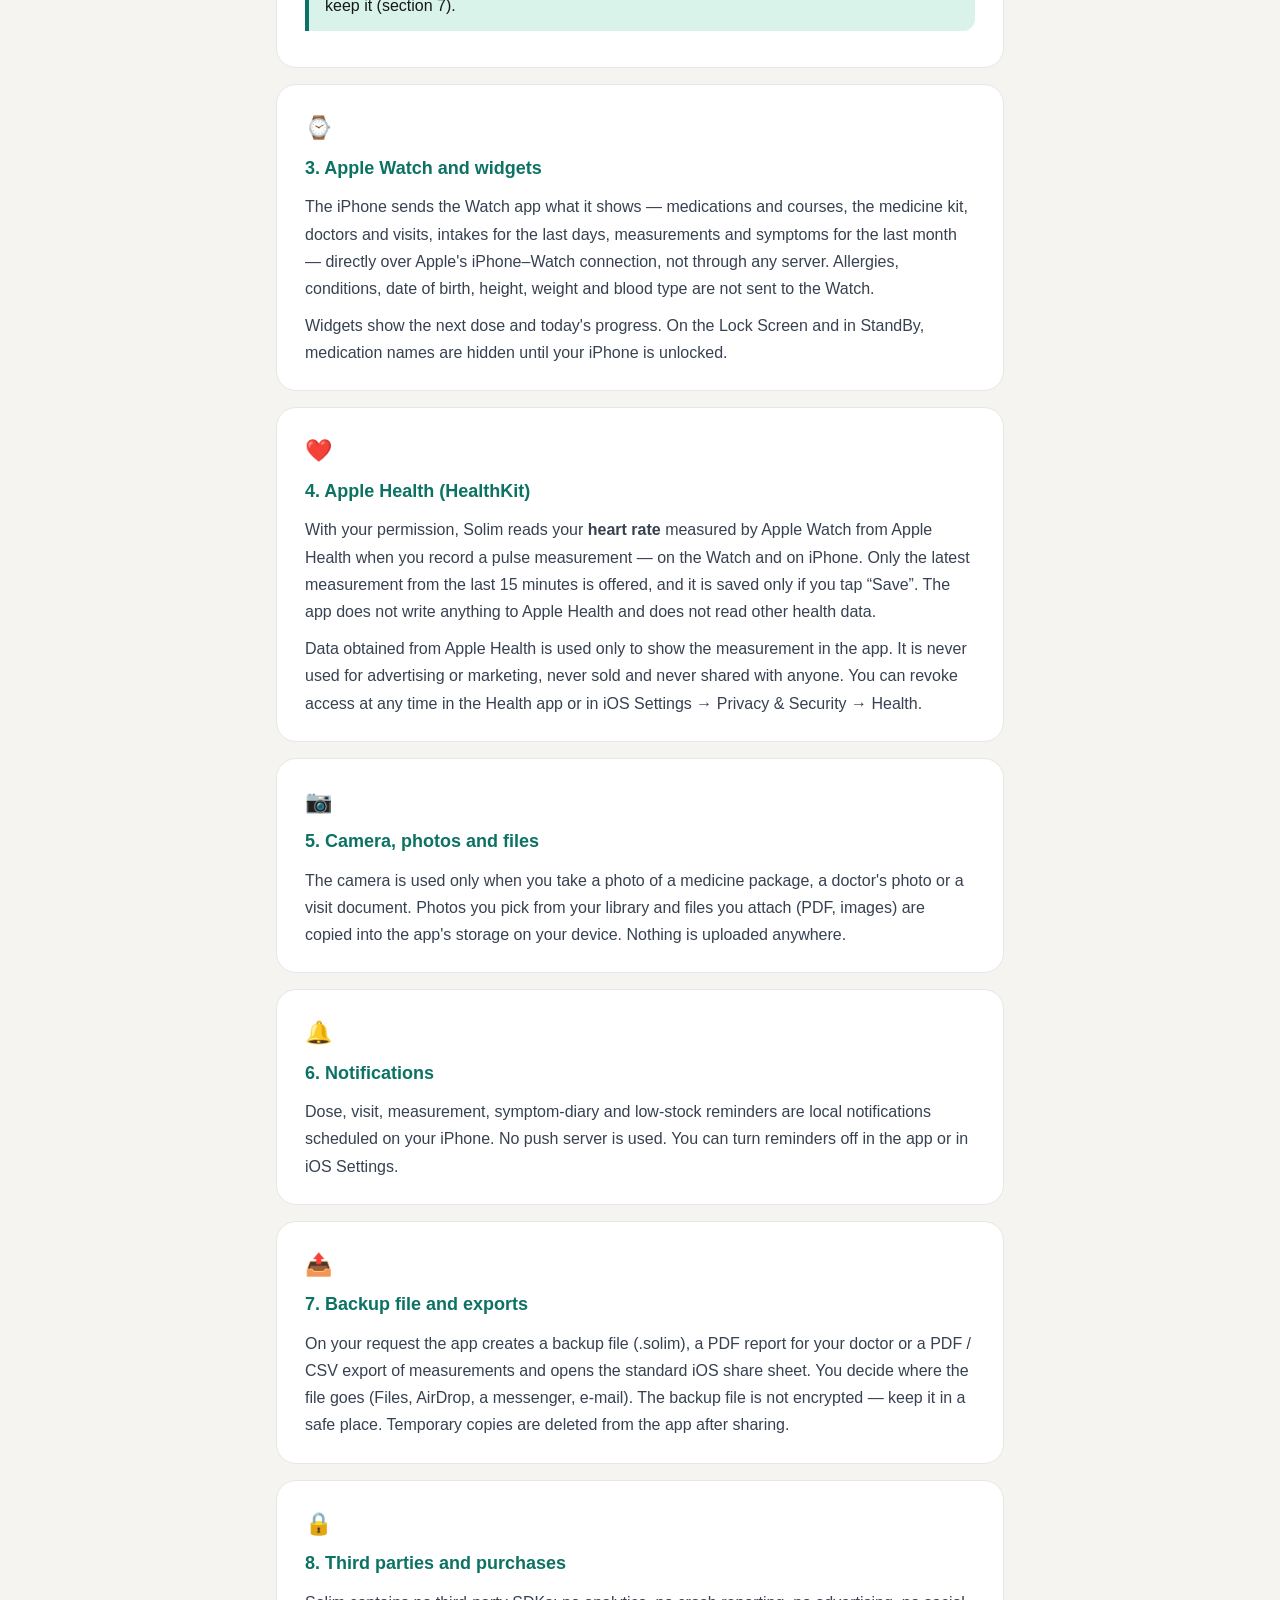
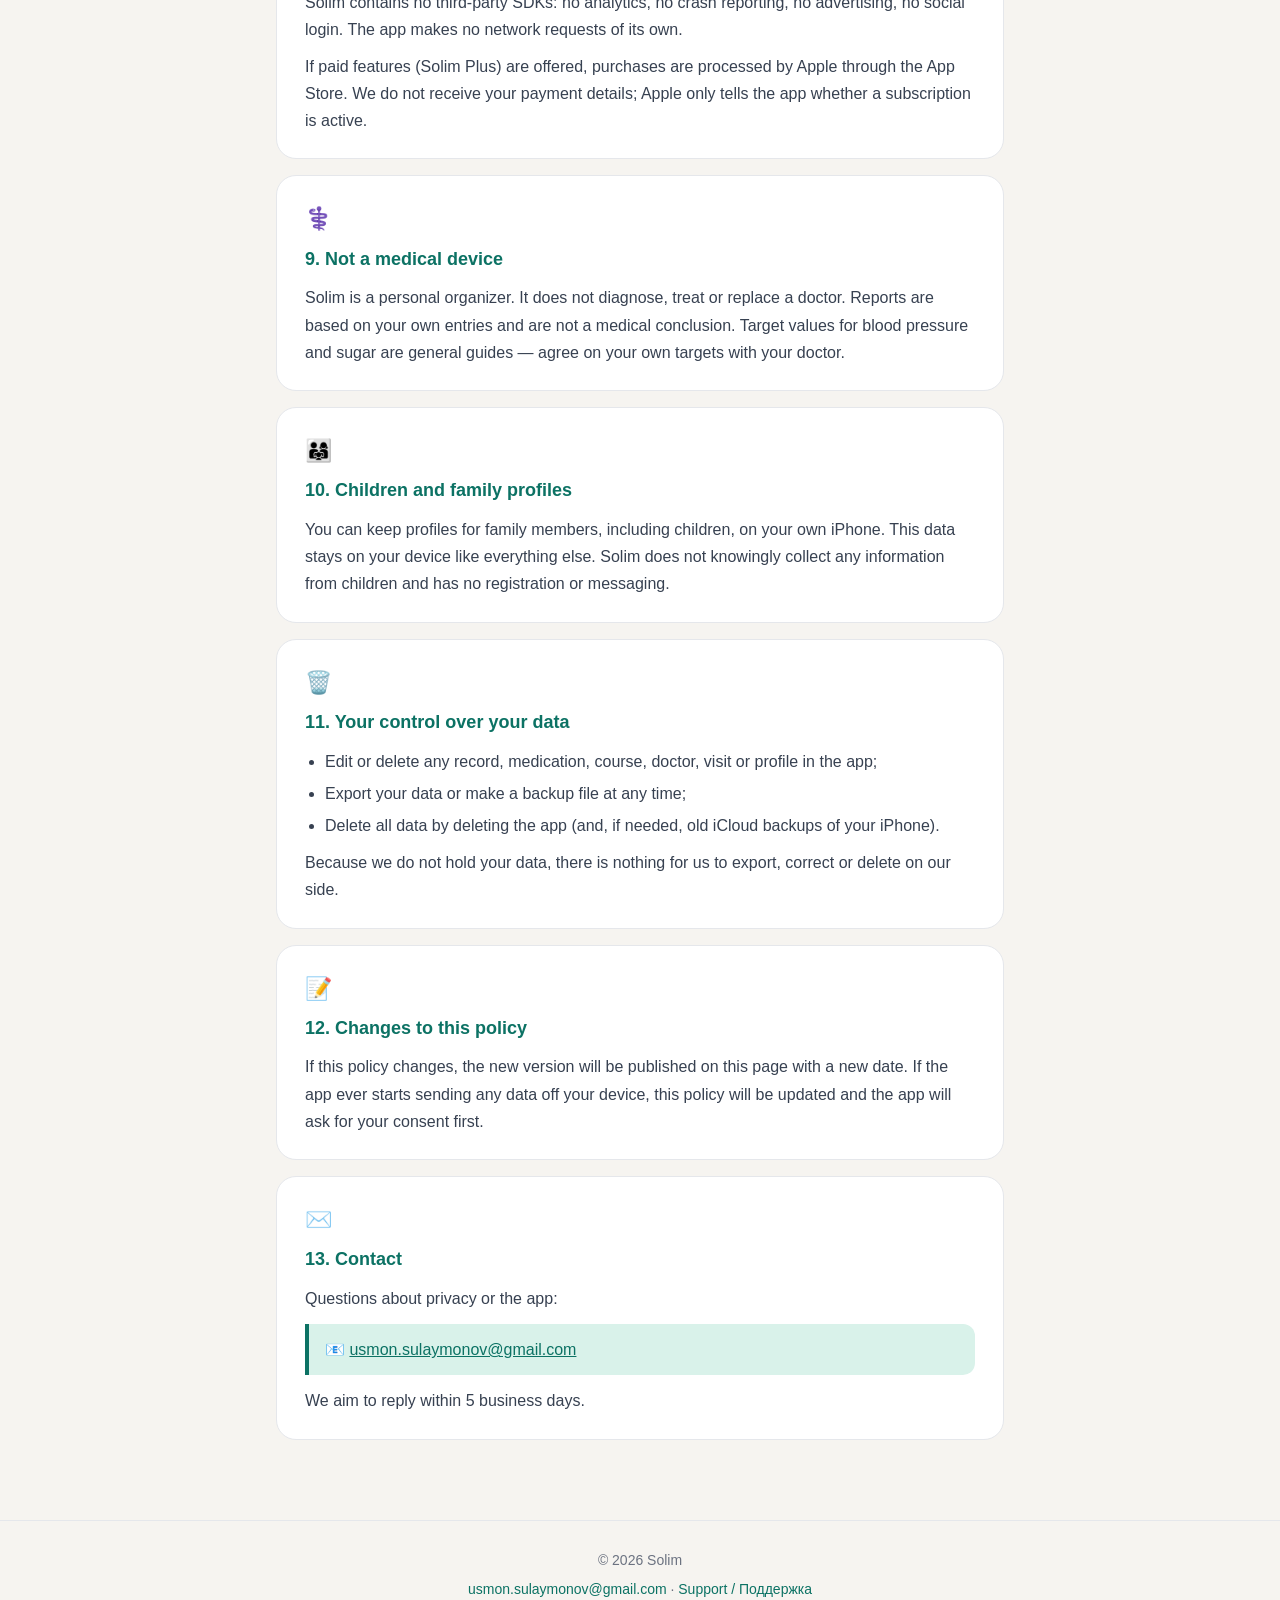
==== commit 337e65f7: "Policy: heart rate from Apple Health on iPhone too (Nov 2, 2026) Section 4 (Apple Health) now covers" ====
--- a/index.html
+++ b/index.html
@@ -32,7 +32,7 @@
 
 <!-- ══════════════════════════════ ENGLISH ══════════════════════════════ -->
 <div class="content" data-lang="en">
-  <p class="updated">Last updated: October 21, 2026</p>
+  <p class="updated">Last updated: November 2, 2026</p>
 
   <div class="section">
     <span class="section-icon">📋</span>
@@ -85,8 +85,10 @@
   <div class="section">
     <span class="section-icon">❤️</span>
     <h2>4. Apple Health (HealthKit)</h2>
-    <p>On Apple Watch, with your permission, Solim reads your <strong>heart rate</strong> from Apple Health when you
-    record a pulse measurement. The app does not write anything to Apple Health and does not read other health data.</p>
+    <p>With your permission, Solim reads your <strong>heart rate</strong> measured by Apple Watch from Apple Health when
+    you record a pulse measurement — on the Watch and on iPhone. Only the latest measurement from the last 15 minutes is
+    offered, and it is saved only if you tap “Save”. The app does not write anything to Apple Health and does not read
+    other health data.</p>
     <p>Data obtained from Apple Health is used only to show the measurement in the app. It is never used for advertising
     or marketing, never sold and never shared with anyone. You can revoke access at any time in the Health app or in
     iOS Settings → Privacy &amp; Security → Health.</p>
@@ -170,7 +172,7 @@
 
 <!-- ══════════════════════════════ РУССКИЙ ══════════════════════════════ -->
 <div class="content" data-lang="ru">
-  <p class="updated">Последнее обновление: 21 октября 2026 г.</p>
+  <p class="updated">Последнее обновление: 2 ноября 2026 г.</p>
 
   <div class="section">
     <span class="section-icon">📋</span>
@@ -223,8 +225,10 @@
   <div class="section">
     <span class="section-icon">❤️</span>
     <h2>4. Приложение «Здоровье» (HealthKit)</h2>
-    <p>На Apple Watch, с вашего разрешения, Solim читает <strong>пульс</strong> из приложения «Здоровье», когда вы
-    записываете замер пульса. Приложение ничего не записывает в «Здоровье» и не читает другие данные.</p>
+    <p>С вашего разрешения Solim читает <strong>пульс</strong>, который измерили Apple Watch, из приложения «Здоровье»,
+    когда вы записываете замер пульса — на часах и на iPhone. Подставляется только последний замер за 15 минут, и
+    сохраняется он, только если вы нажмёте «Сохранить». Приложение ничего не записывает в «Здоровье» и не читает
+    другие данные.</p>
     <p>Данные из «Здоровья» используются только для показа замера в приложении. Они никогда не используются для рекламы
     и маркетинга, не продаются и никому не передаются. Отозвать доступ можно в любой момент в приложении «Здоровье»
     или в Настройках iOS → Конфиденциальность и безопасность → Здоровье.</p>
@@ -308,7 +312,7 @@
 
 <!-- ══════════════════════════════ ТОҶИКӢ ══════════════════════════════ -->
 <div class="content" data-lang="tg">
-  <p class="updated">Навсозии охирин: 21 октябри 2026</p>
+  <p class="updated">Навсозии охирин: 2 ноябри 2026</p>
 
   <div class="section">
     <span class="section-icon">📋</span>
@@ -362,8 +366,9 @@
   <div class="section">
     <span class="section-icon">❤️</span>
     <h2>4. Барномаи «Саломатӣ» (HealthKit)</h2>
-    <p>Дар Apple Watch бо иҷозати шумо Solim ҳангоми сабти набз <strong>набзро</strong> аз барномаи «Саломатӣ»
-    мехонад. Барнома ба «Саломатӣ» чизе наменависад ва дигар маълумотро намехонад.</p>
+    <p>Бо иҷозати шумо Solim ҳангоми сабти набз <strong>набзеро</strong>, ки Apple Watch чен кардааст, аз барномаи
+    «Саломатӣ» мехонад — дар соат ва дар iPhone. Танҳо ченкунии охирини 15 дақиқа пешниҳод мешавад ва танҳо пас аз
+    пахш кардани «Нигоҳ доштан» сабт мешавад. Барнома ба «Саломатӣ» чизе наменависад ва дигар маълумотро намехонад.</p>
     <p>Маълумоти «Саломатӣ» танҳо барои нишон додани ченкунӣ дар барнома истифода мешавад. Он ҳеҷ гоҳ барои реклама
     истифода намешавад, фурӯхта намешавад ва ба касе дода намешавад. Дастрасиро ҳар вақт дар барномаи «Саломатӣ» ё
     Танзимоти iOS бекор кардан мумкин аст.</p>
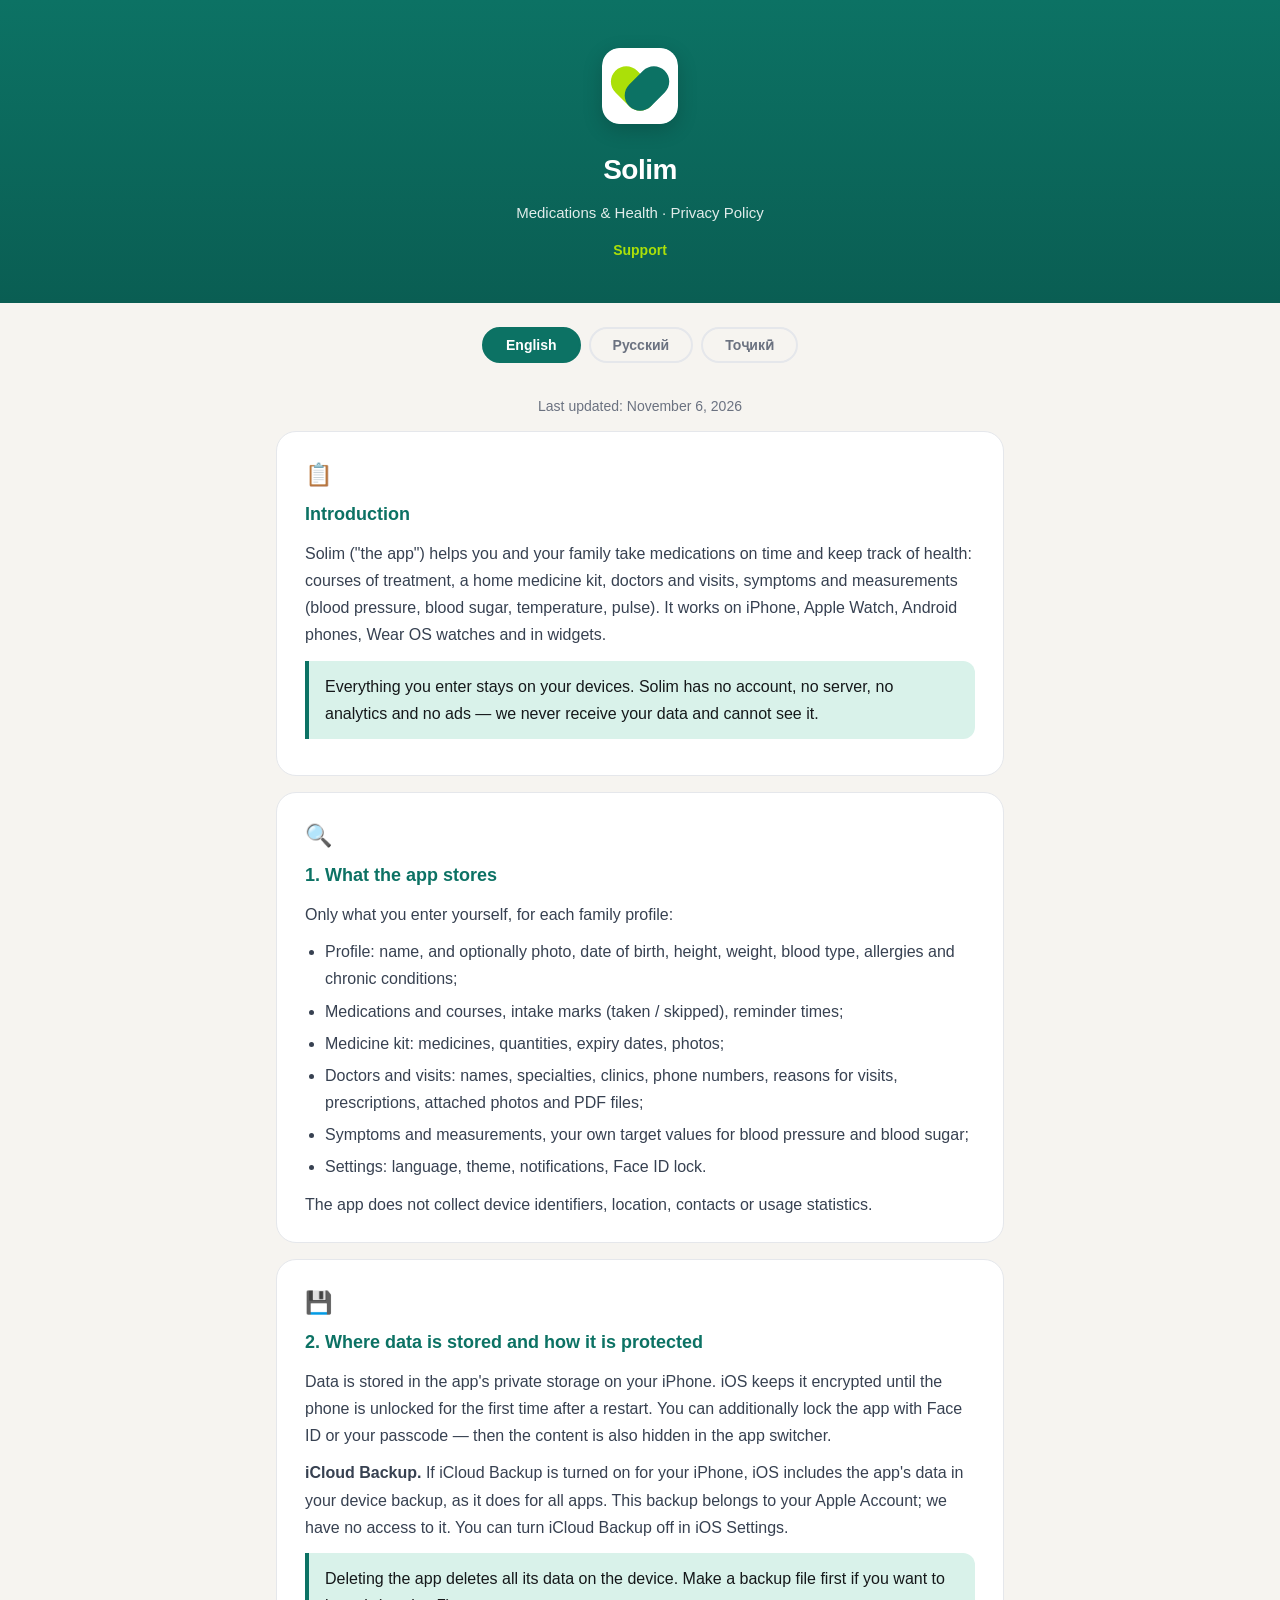
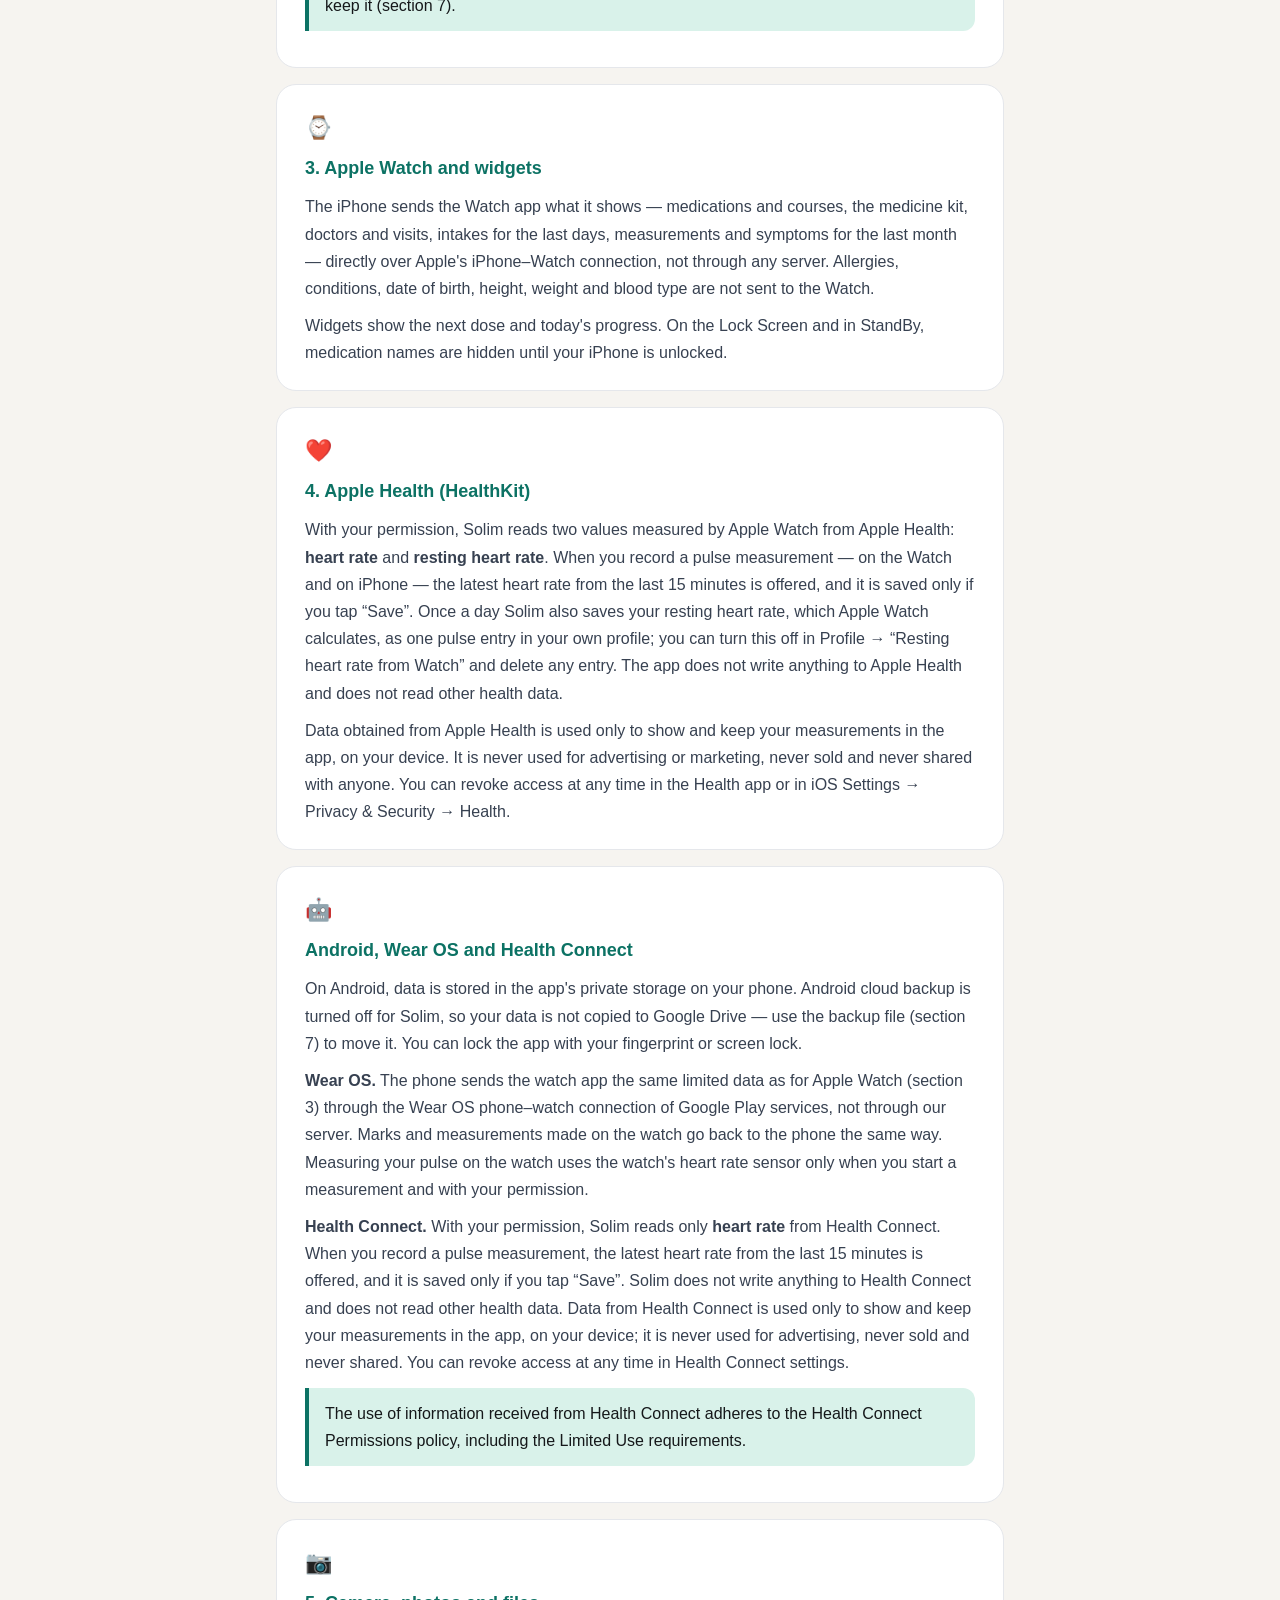
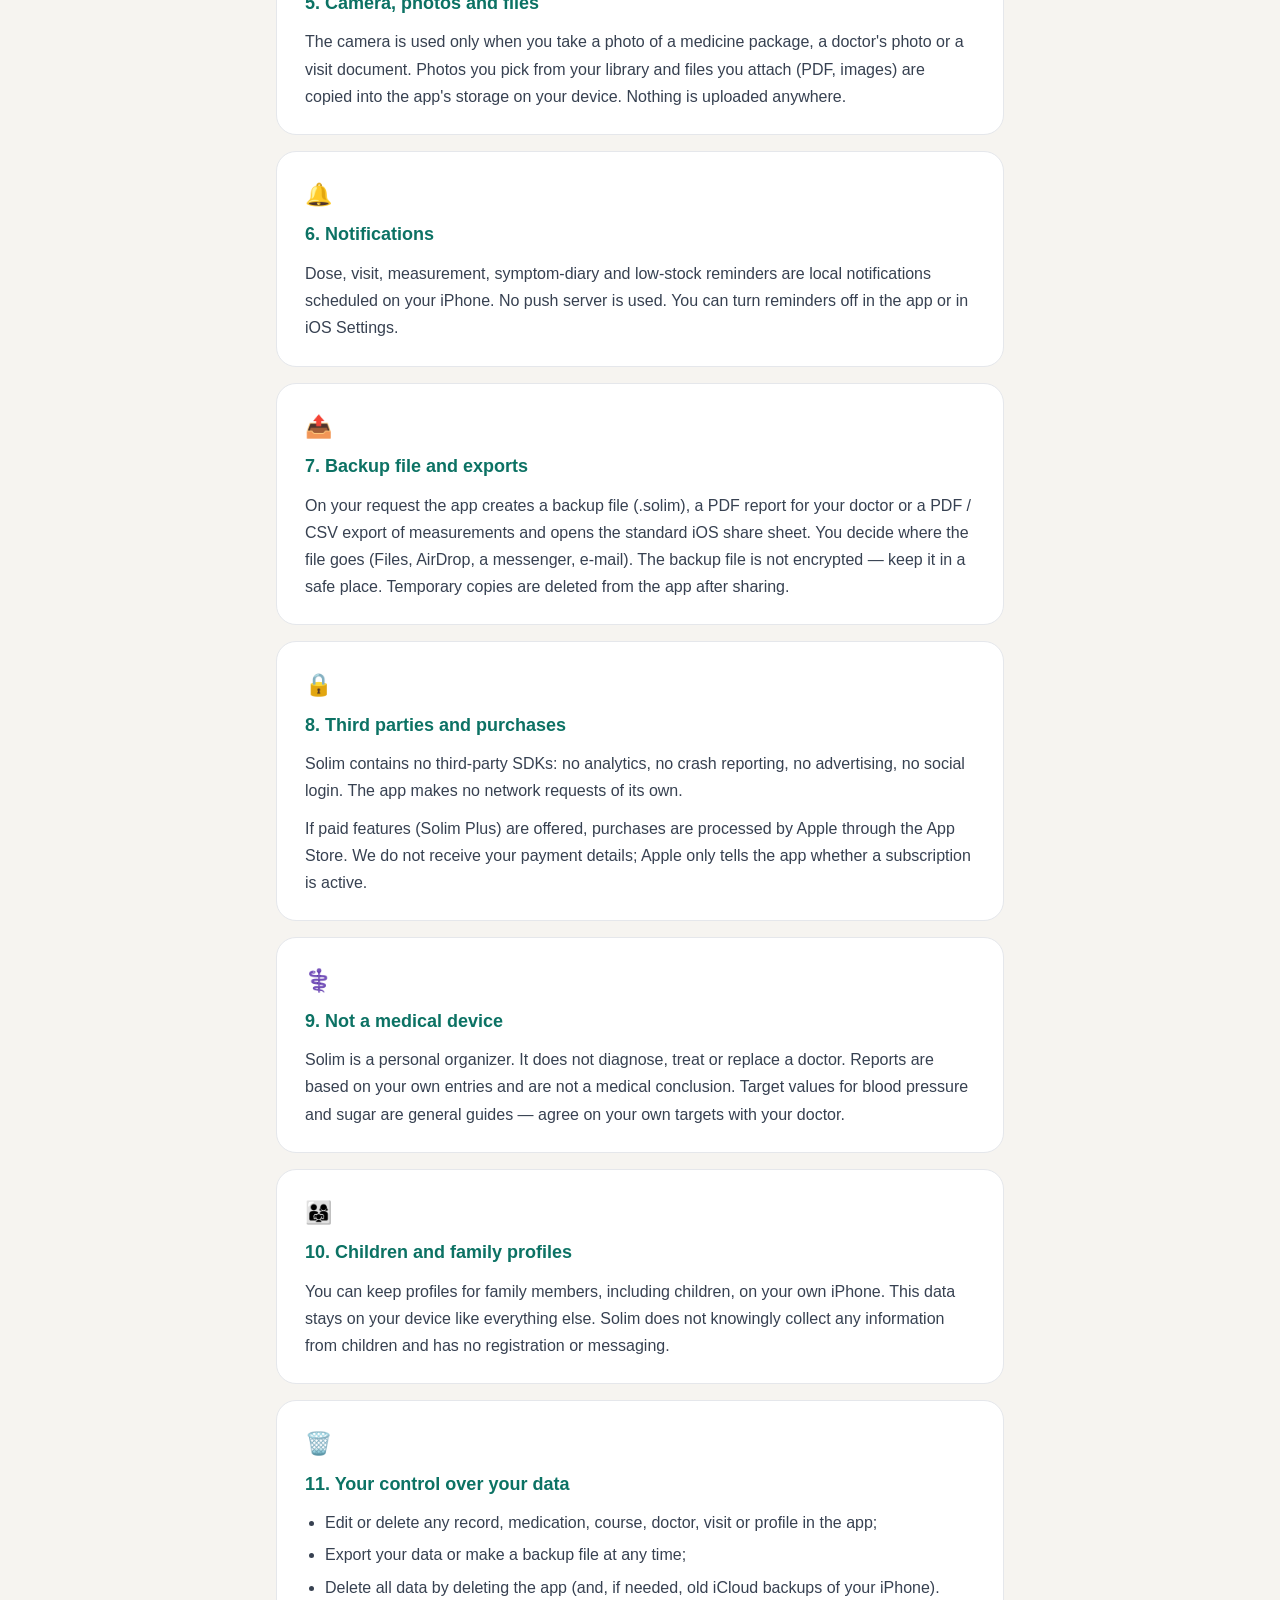
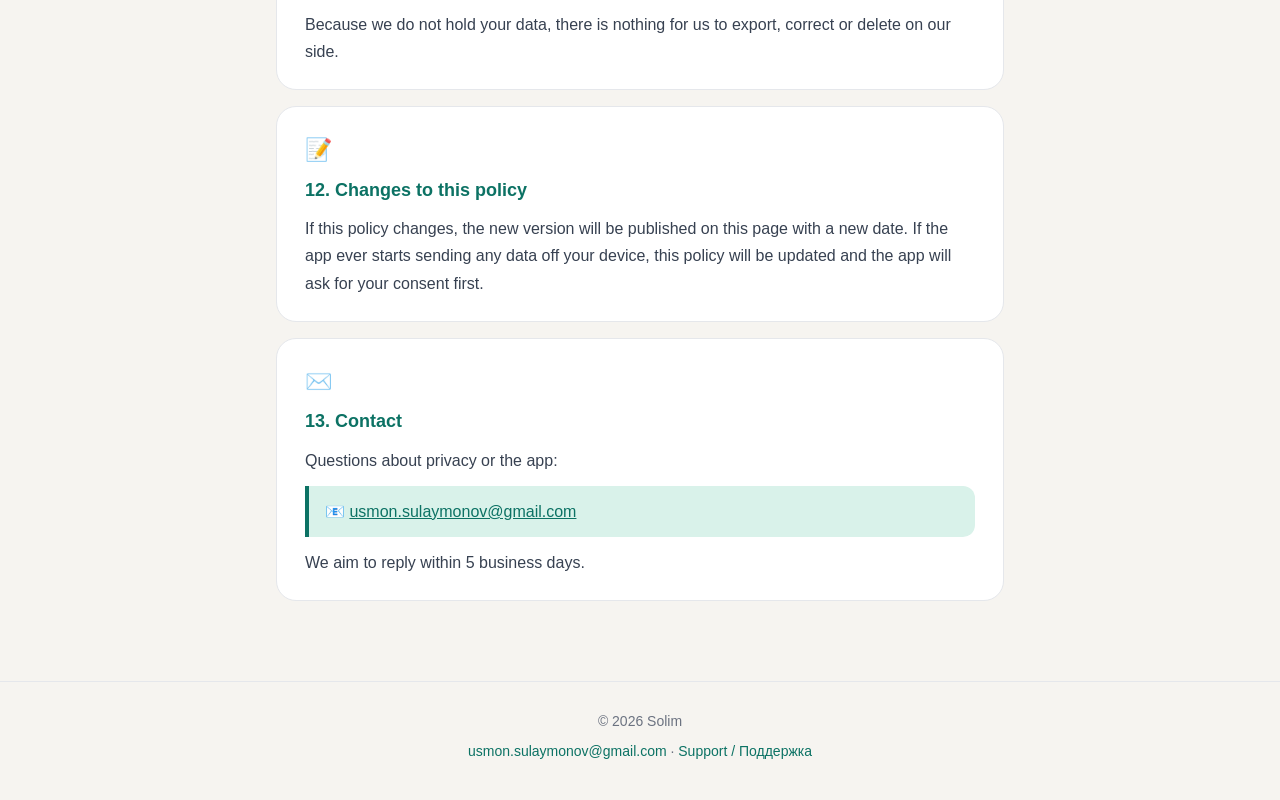
==== commit dda8aaa1: "Policy: Android, Wear OS and Health Connect; resting heart rate on iPhone (Nov 6, 2026)" ====
--- a/index.html
+++ b/index.html
@@ -32,14 +32,14 @@
 
 <!-- ══════════════════════════════ ENGLISH ══════════════════════════════ -->
 <div class="content" data-lang="en">
-  <p class="updated">Last updated: November 2, 2026</p>
+  <p class="updated">Last updated: November 6, 2026</p>
 
   <div class="section">
     <span class="section-icon">📋</span>
     <h2>Introduction</h2>
     <p>Solim ("the app") helps you and your family take medications on time and keep track of health: courses of treatment,
     a home medicine kit, doctors and visits, symptoms and measurements (blood pressure, blood sugar, temperature, pulse).
-    It works on iPhone, Apple Watch and in widgets.</p>
+    It works on iPhone, Apple Watch, Android phones, Wear OS watches and in widgets.</p>
     <div class="highlight">Everything you enter stays on your devices. Solim has no account, no server, no analytics and no ads —
     we never receive your data and cannot see it.</div>
   </div>
@@ -85,13 +85,34 @@
   <div class="section">
     <span class="section-icon">❤️</span>
     <h2>4. Apple Health (HealthKit)</h2>
-    <p>With your permission, Solim reads your <strong>heart rate</strong> measured by Apple Watch from Apple Health when
-    you record a pulse measurement — on the Watch and on iPhone. Only the latest measurement from the last 15 minutes is
-    offered, and it is saved only if you tap “Save”. The app does not write anything to Apple Health and does not read
-    other health data.</p>
-    <p>Data obtained from Apple Health is used only to show the measurement in the app. It is never used for advertising
+    <p>With your permission, Solim reads two values measured by Apple Watch from Apple Health: <strong>heart rate</strong>
+    and <strong>resting heart rate</strong>. When you record a pulse measurement — on the Watch and on iPhone — the latest
+    heart rate from the last 15 minutes is offered, and it is saved only if you tap “Save”. Once a day Solim also saves
+    your resting heart rate, which Apple Watch calculates, as one pulse entry in your own profile; you can turn this off in
+    Profile → “Resting heart rate from Watch” and delete any entry. The app does not write anything to Apple Health and
+    does not read other health data.</p>
+    <p>Data obtained from Apple Health is used only to show and keep your measurements in the app, on your device. It is never used for advertising
     or marketing, never sold and never shared with anyone. You can revoke access at any time in the Health app or in
     iOS Settings → Privacy &amp; Security → Health.</p>
+  </div>
+
+  <div class="section">
+    <span class="section-icon">🤖</span>
+    <h2>Android, Wear OS and Health Connect</h2>
+    <p>On Android, data is stored in the app's private storage on your phone. Android cloud backup is turned off for Solim,
+    so your data is not copied to Google Drive — use the backup file (section 7) to move it. You can lock the app with
+    your fingerprint or screen lock.</p>
+    <p><strong>Wear OS.</strong> The phone sends the watch app the same limited data as for Apple Watch (section 3) through
+    the Wear OS phone–watch connection of Google Play services, not through our server. Marks and measurements made on the
+    watch go back to the phone the same way. Measuring your pulse on the watch uses the watch's heart rate sensor only
+    when you start a measurement and with your permission.</p>
+    <p><strong>Health Connect.</strong> With your permission, Solim reads only <strong>heart rate</strong> from Health
+    Connect. When you record a pulse measurement, the latest heart rate from the last 15 minutes is offered, and it is saved
+    only if you tap “Save”. Solim does not write anything to Health Connect and does not read other health data. Data from
+    Health Connect is used only to show and keep your measurements in the app, on your device; it is never used for
+    advertising, never sold and never shared. You can revoke access at any time in Health Connect settings.</p>
+    <div class="highlight">The use of information received from Health Connect adheres to the Health Connect Permissions
+    policy, including the Limited Use requirements.</div>
   </div>
 
   <div class="section">
@@ -172,14 +193,14 @@
 
 <!-- ══════════════════════════════ РУССКИЙ ══════════════════════════════ -->
 <div class="content" data-lang="ru">
-  <p class="updated">Последнее обновление: 2 ноября 2026 г.</p>
+  <p class="updated">Последнее обновление: 6 ноября 2026 г.</p>
 
   <div class="section">
     <span class="section-icon">📋</span>
     <h2>Введение</h2>
     <p>Solim («приложение») помогает вам и вашей семье принимать лекарства вовремя и следить за здоровьем: курсы лечения,
     домашняя аптечка, врачи и визиты, симптомы и замеры (давление, сахар, температура, пульс). Работает на iPhone,
-    Apple Watch и в виджетах.</p>
+    Apple Watch, телефонах Android, часах Wear OS и в виджетах.</p>
     <div class="highlight">Всё, что вы вводите, остаётся на ваших устройствах. У Solim нет учётной записи, сервера,
     аналитики и рекламы — мы не получаем ваши данные и не можем их увидеть.</div>
   </div>
@@ -225,13 +246,35 @@
   <div class="section">
     <span class="section-icon">❤️</span>
     <h2>4. Приложение «Здоровье» (HealthKit)</h2>
-    <p>С вашего разрешения Solim читает <strong>пульс</strong>, который измерили Apple Watch, из приложения «Здоровье»,
-    когда вы записываете замер пульса — на часах и на iPhone. Подставляется только последний замер за 15 минут, и
-    сохраняется он, только если вы нажмёте «Сохранить». Приложение ничего не записывает в «Здоровье» и не читает
-    другие данные.</p>
-    <p>Данные из «Здоровья» используются только для показа замера в приложении. Они никогда не используются для рекламы
+    <p>С вашего разрешения Solim читает из приложения «Здоровье» два показателя, которые измерили Apple Watch:
+    <strong>пульс</strong> и <strong>пульс в покое</strong>. Когда вы записываете замер пульса — на часах и на iPhone, —
+    подставляется последний пульс за 15 минут, и сохраняется он, только если вы нажмёте «Сохранить». Кроме того, раз в
+    день Solim сохраняет пульс в покое, который считают Apple Watch, — одной записью пульса в вашем профиле; это можно
+    выключить в «Профиле» → «Пульс в покое с часов», а любую запись — удалить. Приложение ничего не записывает в
+    «Здоровье» и не читает другие данные.</p>
+    <p>Данные из «Здоровья» используются только для показа и хранения ваших замеров в приложении, на вашем устройстве. Они никогда не используются для рекламы
     и маркетинга, не продаются и никому не передаются. Отозвать доступ можно в любой момент в приложении «Здоровье»
     или в Настройках iOS → Конфиденциальность и безопасность → Здоровье.</p>
+  </div>
+
+  <div class="section">
+    <span class="section-icon">🤖</span>
+    <h2>Android, Wear OS и Health Connect</h2>
+    <p>На Android данные хранятся в закрытом хранилище приложения на телефоне. Облачное резервное копирование Android для
+    Solim выключено — данные не копируются на Google Диск; чтобы перенести их, используйте файл копии (раздел 7).
+    Приложение можно закрыть отпечатком пальца или блокировкой экрана.</p>
+    <p><strong>Wear OS.</strong> Телефон передаёт приложению на часах те же ограниченные данные, что и Apple Watch (раздел 3),
+    через связь телефона и часов Wear OS из сервисов Google Play, а не через наш сервер. Отметки и замеры с часов
+    возвращаются на телефон тем же путём. Пульс на часах измеряется датчиком часов только когда вы сами начинаете замер
+    и с вашего разрешения.</p>
+    <p><strong>Health Connect.</strong> С вашего разрешения Solim читает из Health Connect только <strong>пульс</strong>.
+    Когда вы записываете пульс, приложение предлагает последний замер за 15 минут, и он сохраняется, только если нажать
+    «Сохранить». Solim ничего не записывает в Health Connect и не читает другие данные о здоровье. Данные из Health
+    Connect используются только чтобы показать и хранить ваши замеры в приложении, на вашем устройстве; они не
+    используются для рекламы, не продаются и никому не передаются. Отозвать доступ можно в любой момент в настройках
+    Health Connect.</p>
+    <div class="highlight">Использование данных, полученных из Health Connect, соответствует правилам разрешений Health
+    Connect, включая требования ограниченного использования (Limited Use).</div>
   </div>
 
   <div class="section">
@@ -312,14 +355,14 @@
 
 <!-- ══════════════════════════════ ТОҶИКӢ ══════════════════════════════ -->
 <div class="content" data-lang="tg">
-  <p class="updated">Навсозии охирин: 2 ноябри 2026</p>
+  <p class="updated">Навсозии охирин: 6 ноябри 2026</p>
 
   <div class="section">
     <span class="section-icon">📋</span>
     <h2>Муқаддима</h2>
     <p>Solim («барнома») ба шумо ва оилаатон кӯмак мекунад, ки доруҳоро сари вақт қабул кунед ва саломатиро назорат
     намоед: курсҳои табобат, дорухонаи хонагӣ, духтурон ва ташрифҳо, аломатҳо ва ченкуниҳо (фишори хун, қанд, ҳарорат,
-    набз). Дар iPhone, Apple Watch ва виҷетҳо кор мекунад.</p>
+    набз). Дар iPhone, Apple Watch, телефонҳои Android, соатҳои Wear OS ва виҷетҳо кор мекунад.</p>
     <div class="highlight">Ҳар чизе, ки шумо ворид мекунед, дар дастгоҳҳои шумо мемонад. Solim ҳисоби корбарӣ, сервер,
     таҳлил ва реклама надорад — мо маълумоти шуморо намегирем ва дида наметавонем.</div>
   </div>
@@ -366,12 +409,35 @@
   <div class="section">
     <span class="section-icon">❤️</span>
     <h2>4. Барномаи «Саломатӣ» (HealthKit)</h2>
-    <p>Бо иҷозати шумо Solim ҳангоми сабти набз <strong>набзеро</strong>, ки Apple Watch чен кардааст, аз барномаи
-    «Саломатӣ» мехонад — дар соат ва дар iPhone. Танҳо ченкунии охирини 15 дақиқа пешниҳод мешавад ва танҳо пас аз
-    пахш кардани «Нигоҳ доштан» сабт мешавад. Барнома ба «Саломатӣ» чизе наменависад ва дигар маълумотро намехонад.</p>
-    <p>Маълумоти «Саломатӣ» танҳо барои нишон додани ченкунӣ дар барнома истифода мешавад. Он ҳеҷ гоҳ барои реклама
+    <p>Бо иҷозати шумо Solim аз барномаи «Саломатӣ» ду нишондиҳандаеро мехонад, ки Apple Watch чен кардааст:
+    <strong>набз</strong> ва <strong>набзи оромӣ</strong>. Ҳангоми сабти набз — дар соат ва дар iPhone — набзи охирини
+    15 дақиқа пешниҳод мешавад ва танҳо пас аз пахш кардани «Нигоҳ доштан» сабт мешавад. Ғайр аз ин, Solim рӯзе як бор
+    набзи оромиро, ки Apple Watch ҳисоб мекунад, ҳамчун як сабти набз дар профили шумо нигоҳ медорад; инро дар «Профил» →
+    «Набзи оромӣ аз соат» хомӯш кардан ва ҳар сабтро нест кардан мумкин аст. Барнома ба «Саломатӣ» чизе наменависад ва
+    дигар маълумотро намехонад.</p>
+    <p>Маълумоти «Саломатӣ» танҳо барои нишон додан ва нигоҳ доштани ченкуниҳои шумо дар барнома, дар дастгоҳи шумо истифода мешавад. Он ҳеҷ гоҳ барои реклама
     истифода намешавад, фурӯхта намешавад ва ба касе дода намешавад. Дастрасиро ҳар вақт дар барномаи «Саломатӣ» ё
     Танзимоти iOS бекор кардан мумкин аст.</p>
+  </div>
+
+  <div class="section">
+    <span class="section-icon">🤖</span>
+    <h2>Android, Wear OS ва Health Connect</h2>
+    <p>Дар Android маълумот дар анбори пӯшидаи барнома дар телефон нигоҳ дошта мешавад. Нусхабардории абрии Android
+    барои Solim хомӯш аст — маълумот ба Google Drive нусха намешавад; барои интиқол файли нусхаи эҳтиётиро истифода
+    баред (бахши 7). Барномаро бо изи ангушт ё қулфи экран бастан мумкин аст.</p>
+    <p><strong>Wear OS.</strong> Телефон ба барномаи соат ҳамон маълумоти маҳдудро мефиристад, ки ба Apple Watch (бахши 3),
+    тавассути пайвасти телефон ва соати Wear OS аз хизматрасониҳои Google Play, на тавассути сервери мо. Қайдҳо ва
+    ченкуниҳо аз соат бо ҳамон роҳ ба телефон бармегарданд. Набз дар соат бо датчики соат танҳо вақте чен карда
+    мешавад, ки шумо худ ченкуниро оғоз мекунед ва бо иҷозати шумо.</p>
+    <p><strong>Health Connect.</strong> Бо иҷозати шумо Solim аз Health Connect танҳо <strong>набз</strong>-ро мехонад.
+    Ҳангоми сабти набз охирин ченкунӣ дар 15 дақиқа пешниҳод мешавад ва танҳо пас аз пахши «Нигоҳ доштан» сабт мешавад.
+    Solim ба Health Connect чизе наменависад ва дигар маълумоти саломатиро намехонад. Маълумот аз Health Connect танҳо
+    барои нишон додан ва нигоҳ доштани ченкуниҳои шумо дар барнома, дар дастгоҳи шумо истифода мешавад; барои реклама
+    истифода намешавад, фурӯхта намешавад ва ба касе дода намешавад. Дастрасиро ҳар вақт дар танзимоти Health Connect
+    бекор кардан мумкин аст.</p>
+    <div class="highlight">Истифодаи маълумоти аз Health Connect гирифташуда ба қоидаҳои иҷозатҳои Health Connect, аз
+    ҷумла талаботи истифодаи маҳдуд (Limited Use), мувофиқ аст.</div>
   </div>
 
   <div class="section">
